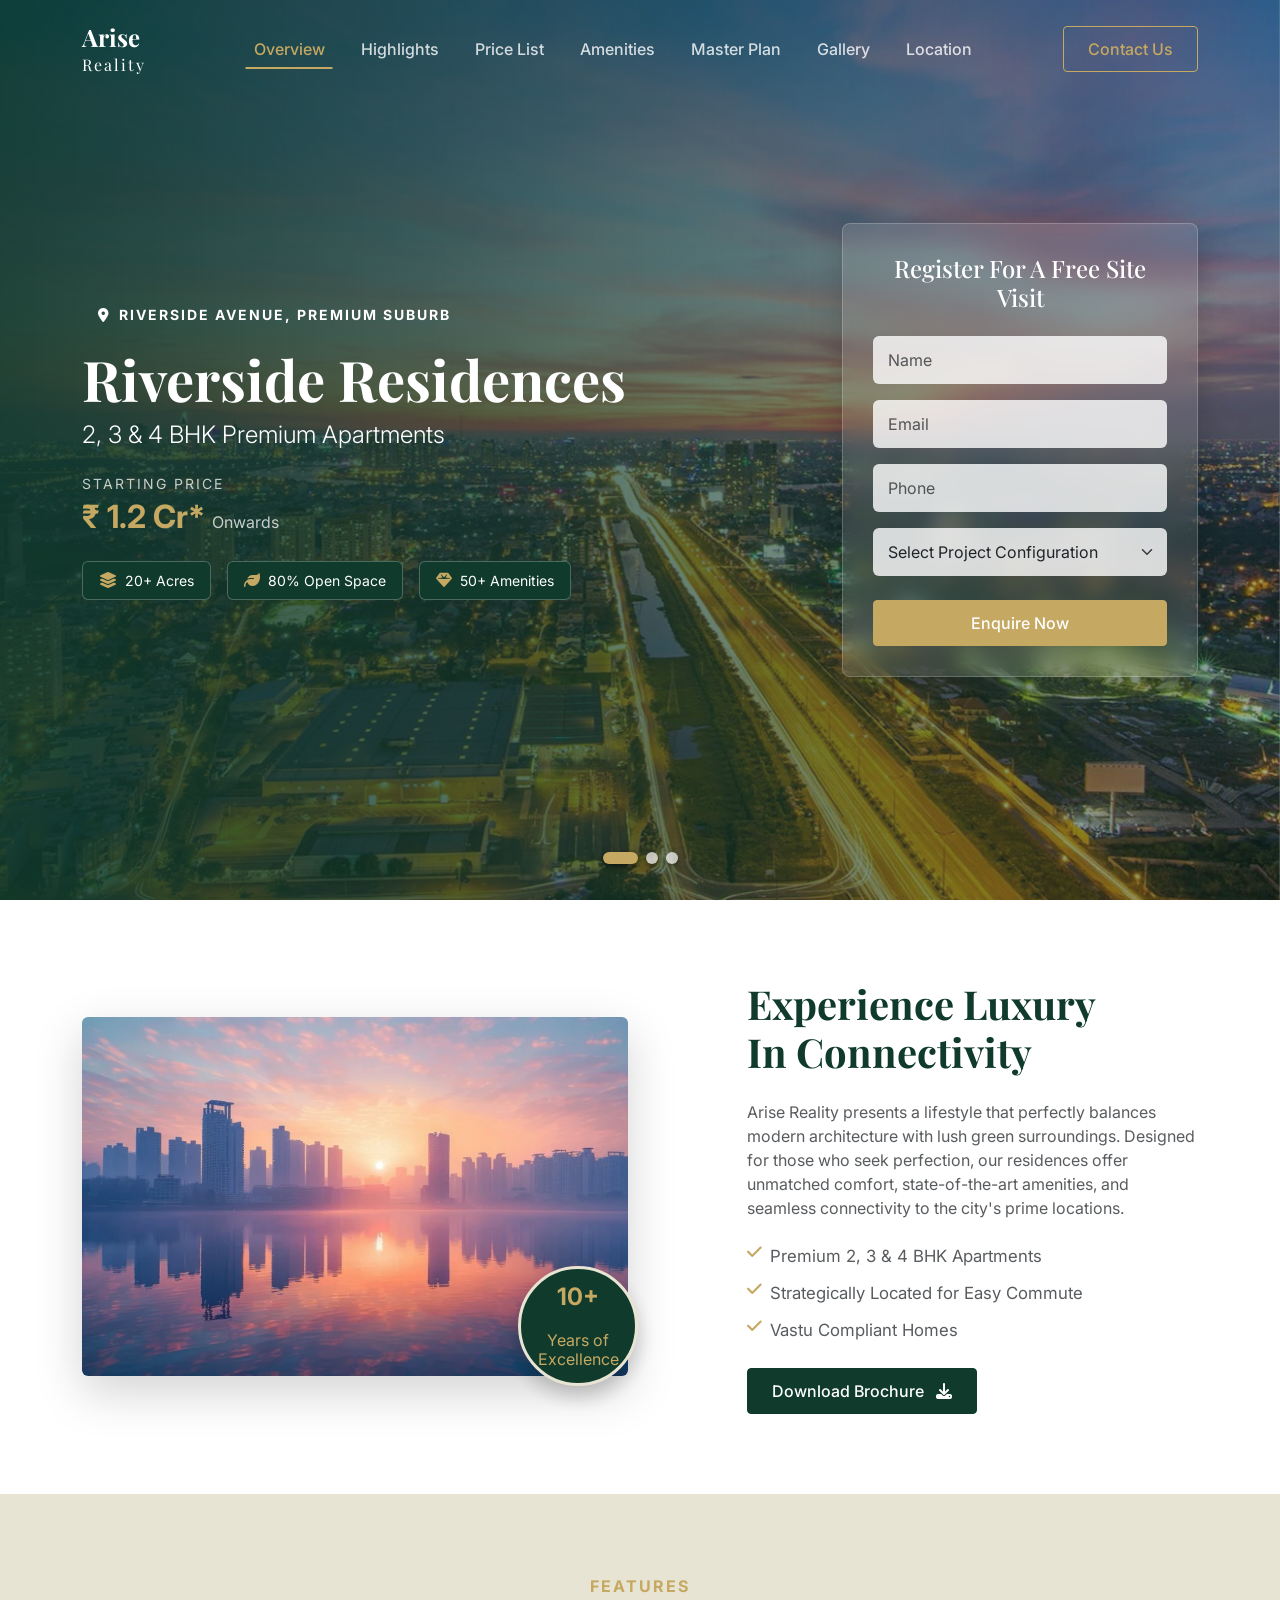
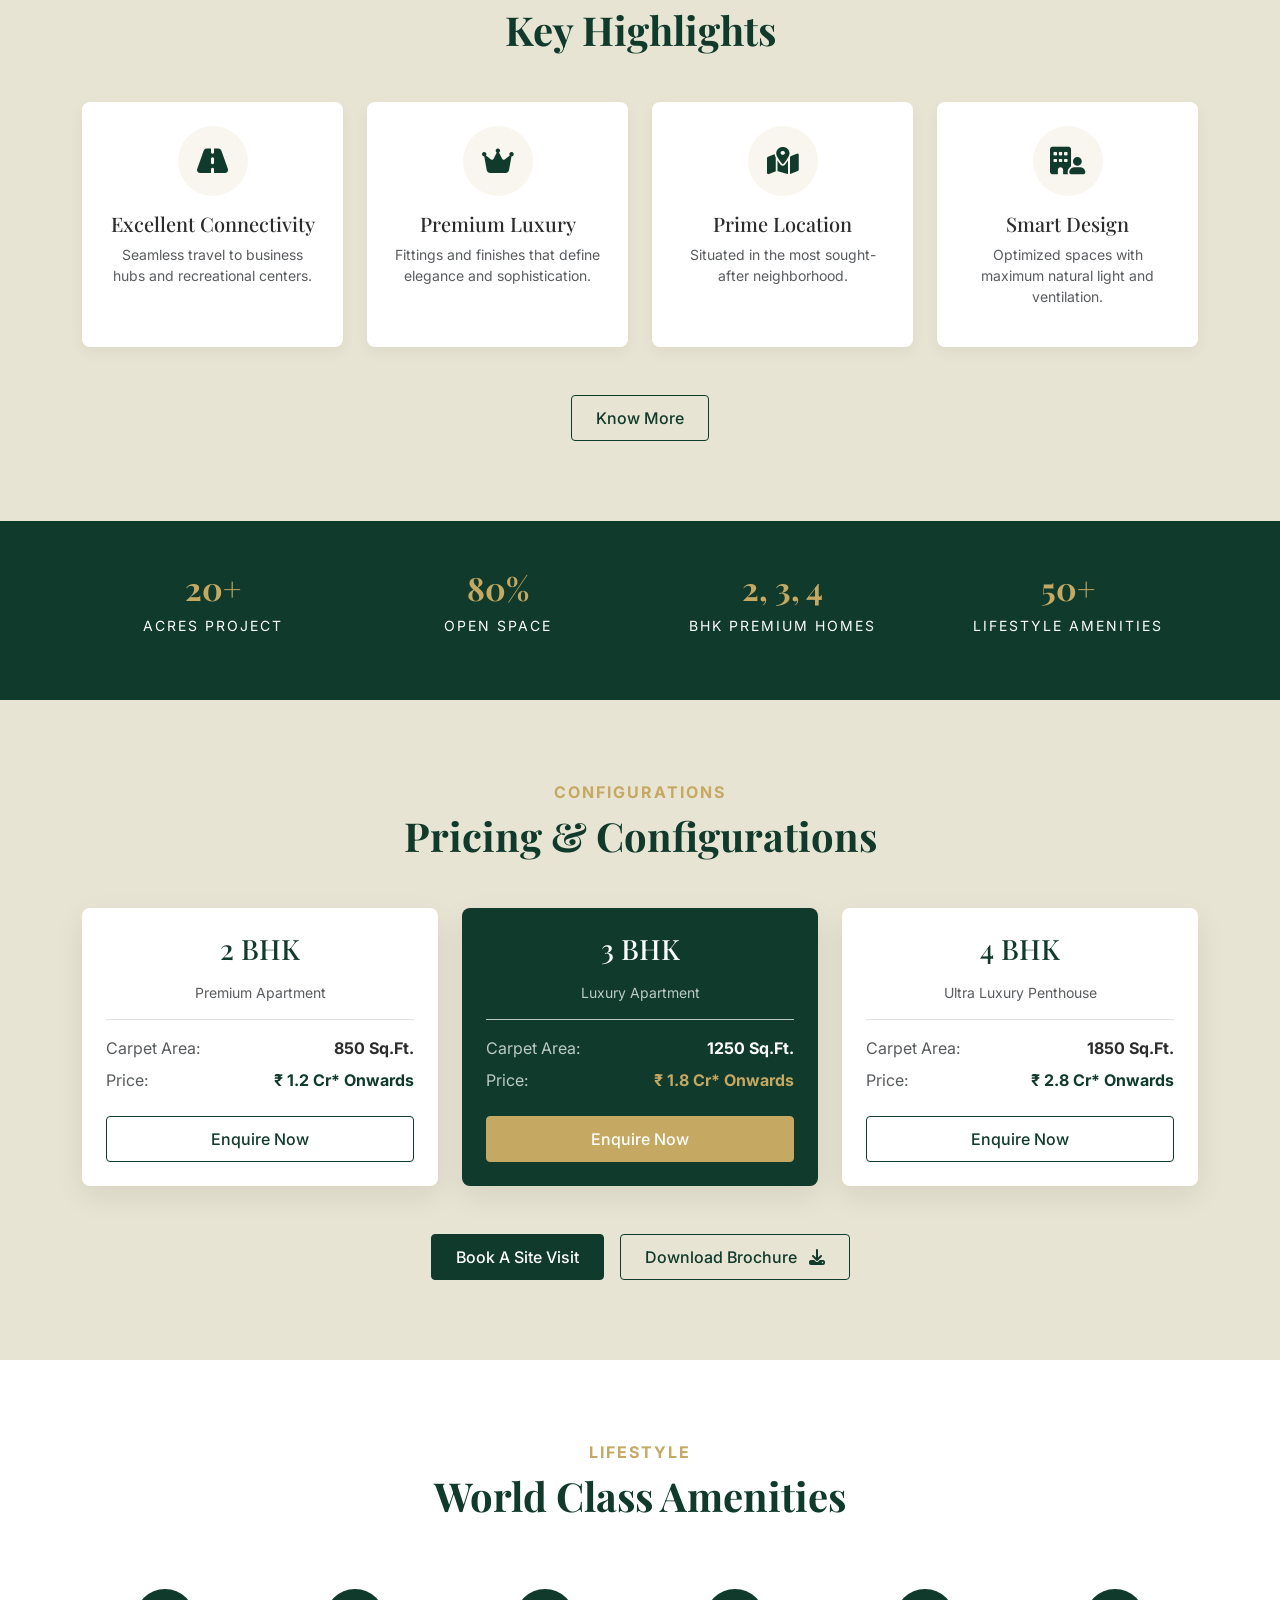
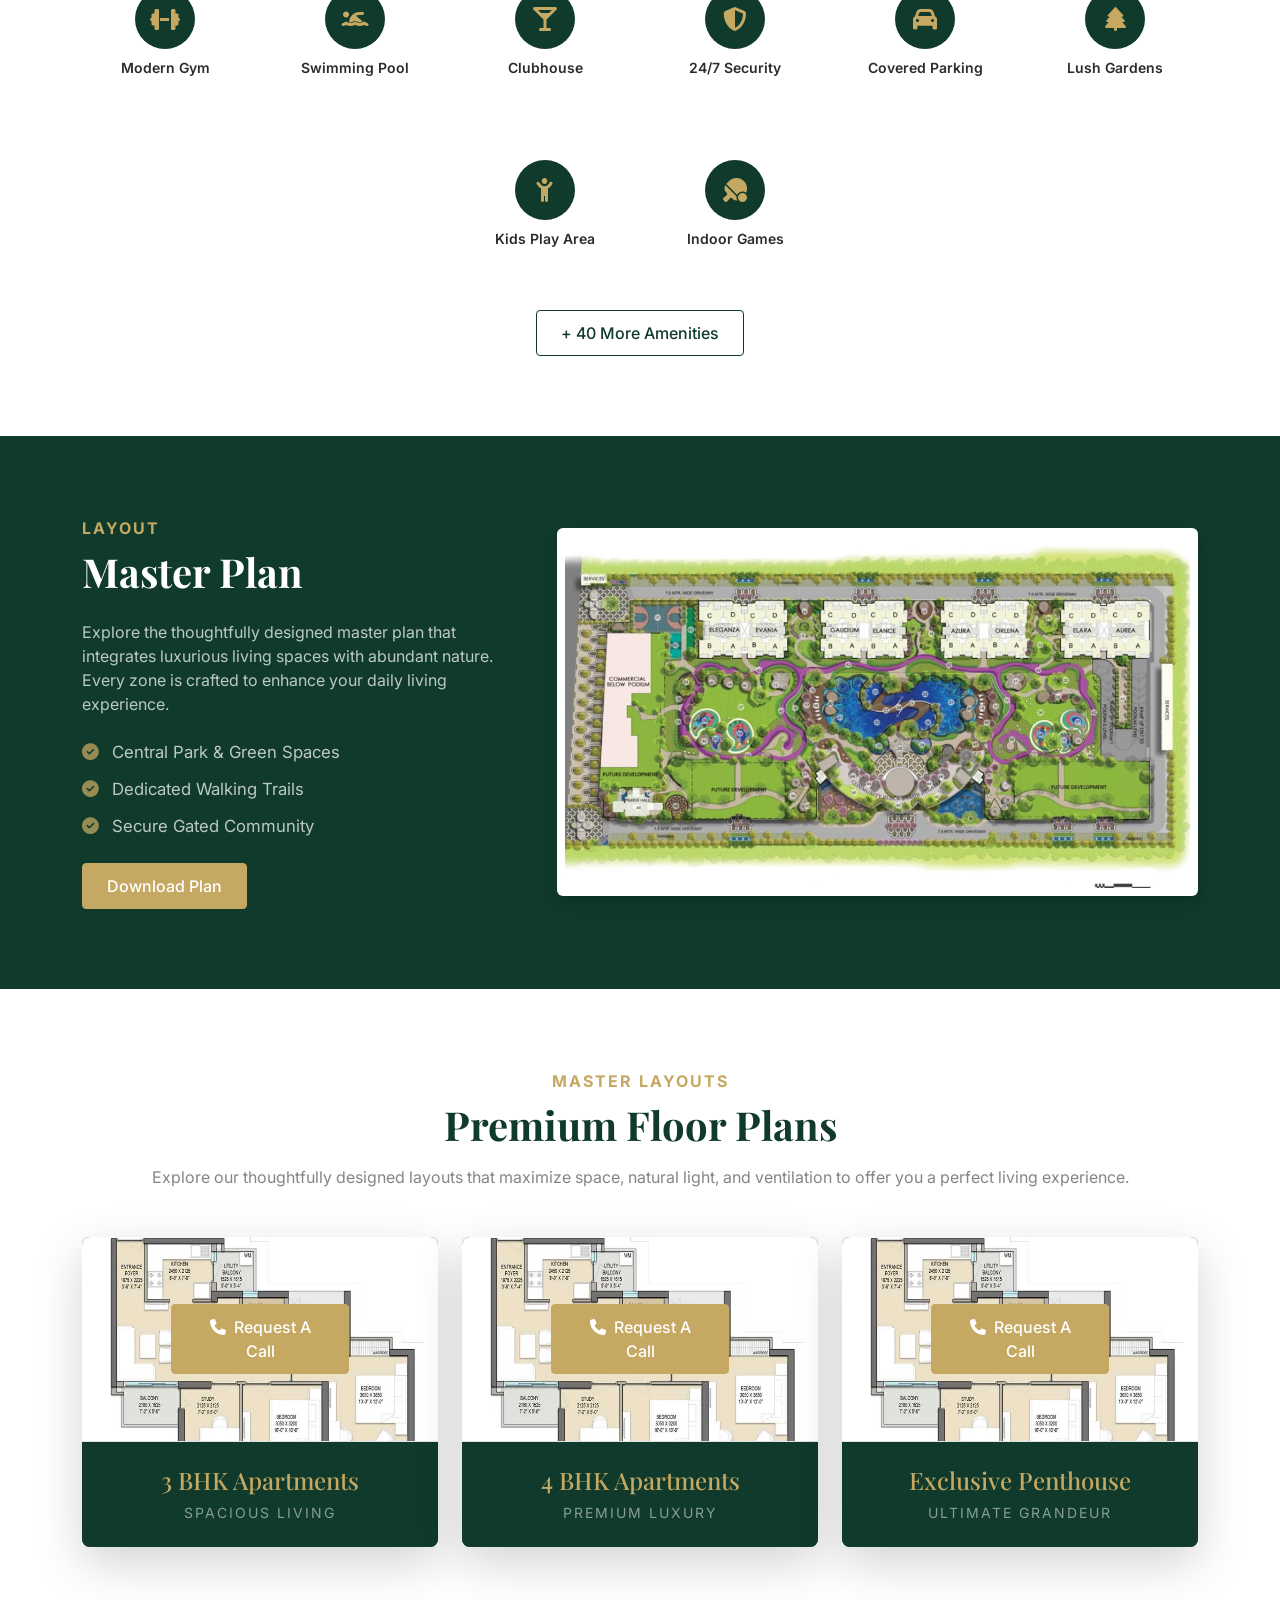
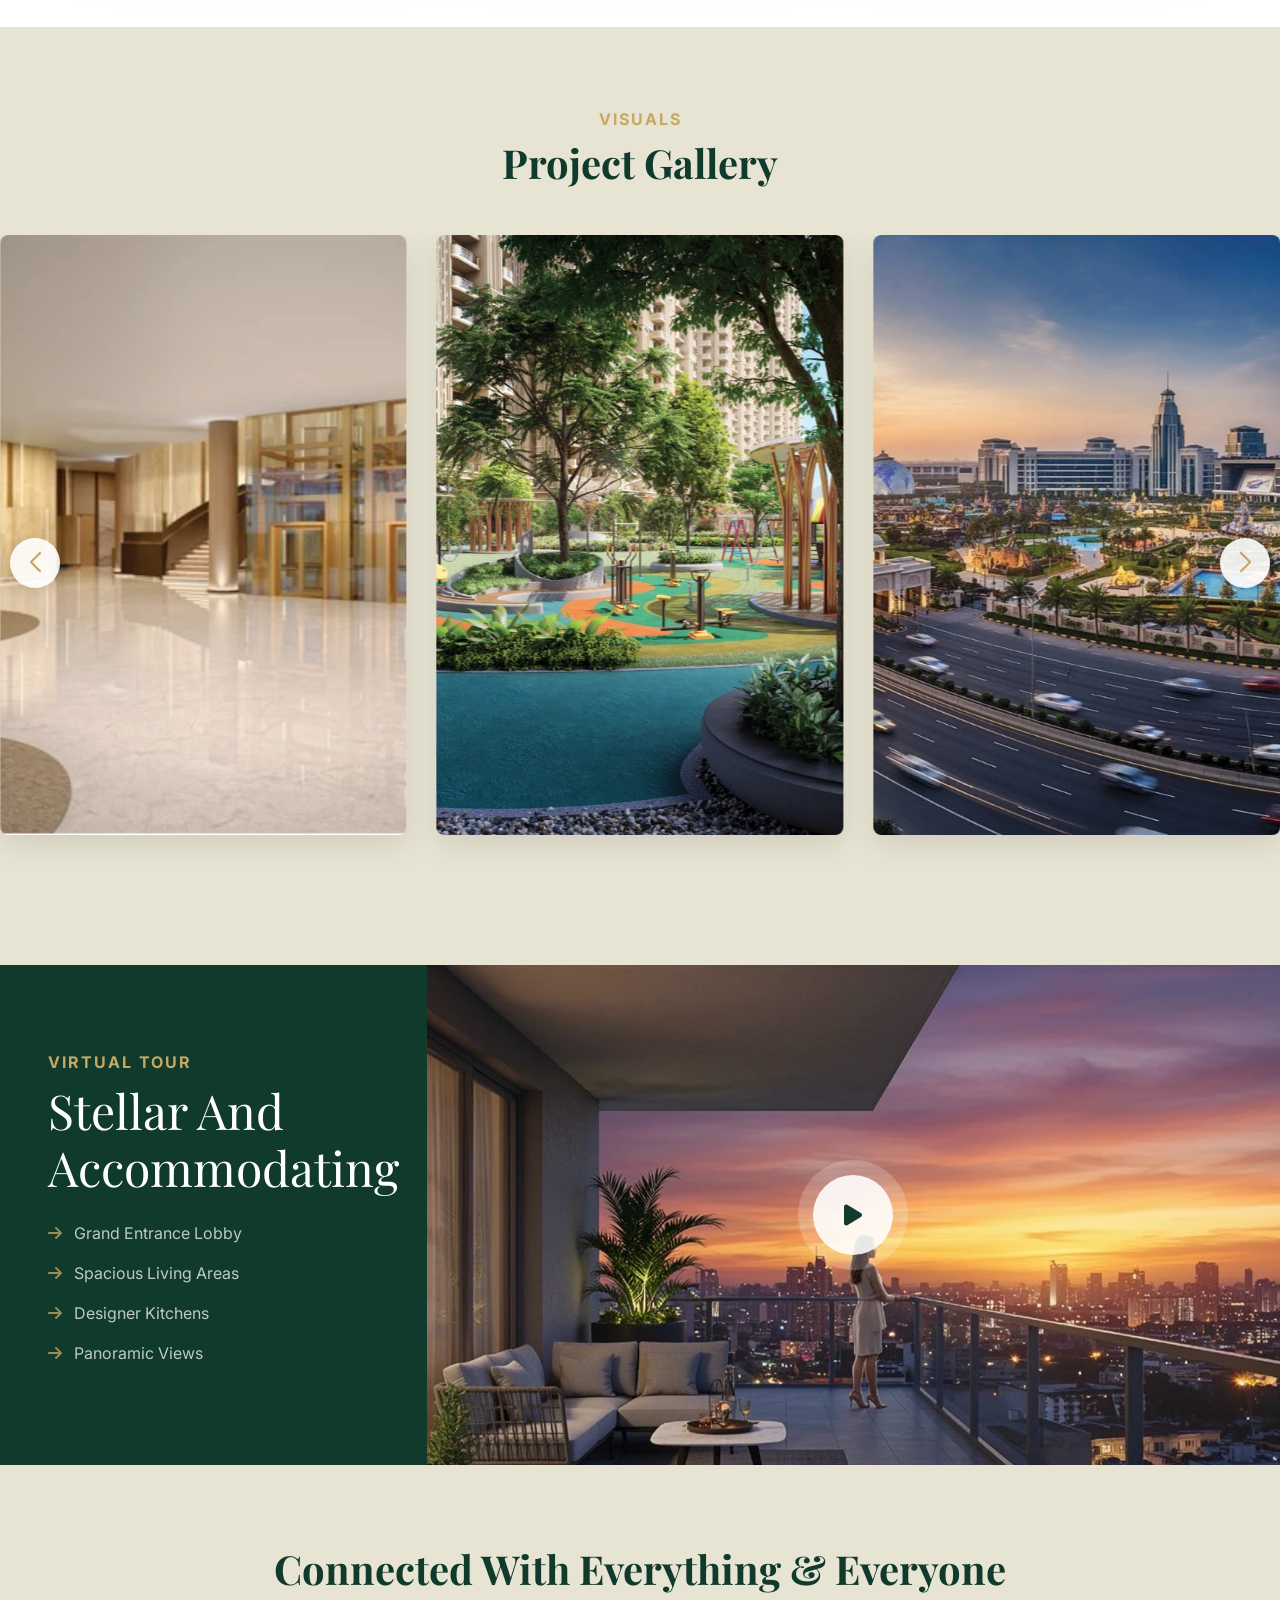
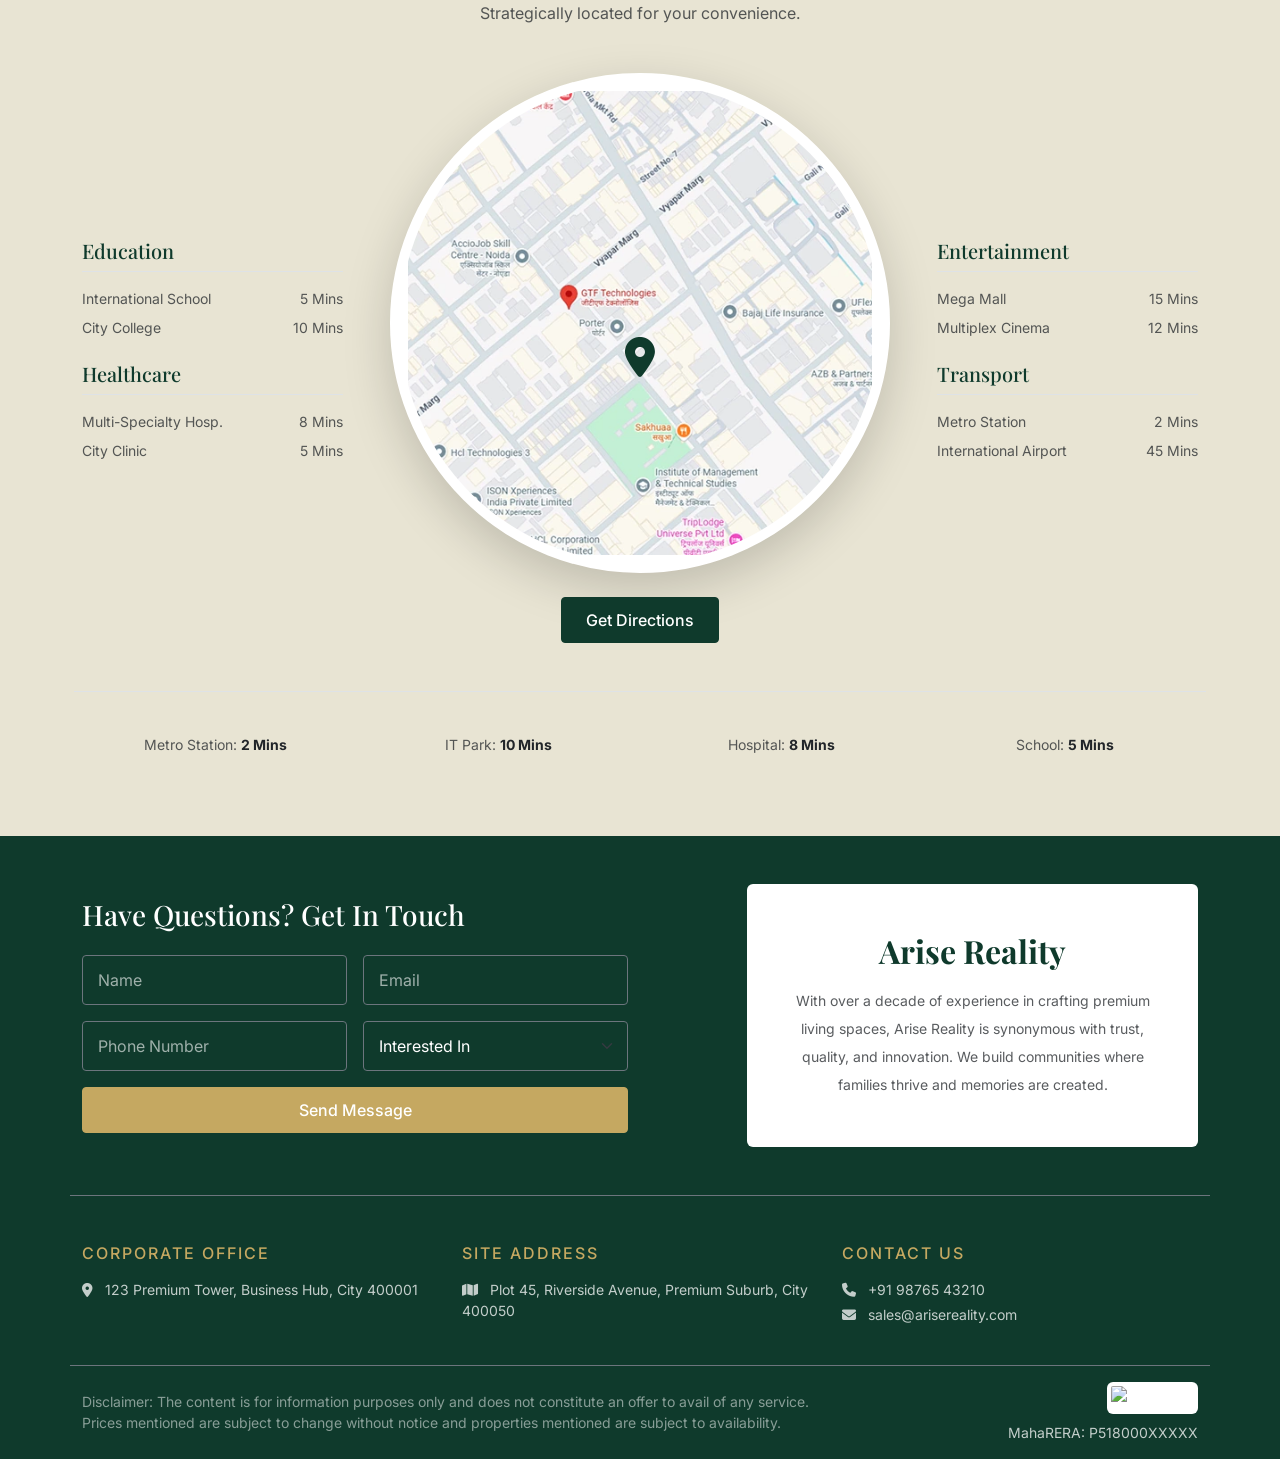
==== index.html @ 7864a12e "First Commit" ====
<!DOCTYPE html>
<html lang="en">
<head>
    <meta charset="UTF-8">
    <meta name="viewport" content="width=device-width, initial-scale=1.0">
    <title>Premium Residences - Luxury Redefined</title>
    
    <!-- Google Fonts -->
    <link rel="preconnect" href="https://fonts.googleapis.com">
    <link rel="preconnect" href="https://fonts.gstatic.com" crossorigin>
    <link href="https://fonts.googleapis.com/css2?family=Inter:wght@300;400;500;600&family=Playfair+Display:ital,wght@0,400;0,600;0,700;1,400&display=swap" rel="stylesheet">
    
    <!-- Bootstrap CSS -->
    <link href="https://cdn.jsdelivr.net/npm/bootstrap@5.3.2/dist/css/bootstrap.min.css" rel="stylesheet">
    
    <!-- FontAwesome -->
    <link rel="stylesheet" href="https://cdnjs.cloudflare.com/ajax/libs/font-awesome/6.4.2/css/all.min.css">

    <!-- AOS Animation Library -->
    <link href="https://unpkg.com/aos@2.3.1/dist/aos.css" rel="stylesheet">

    <!-- Swiper CSS -->
    <link rel="stylesheet" href="https://cdn.jsdelivr.net/npm/swiper@11/swiper-bundle.min.css" />

    <!-- Custom CSS -->
    <link rel="stylesheet" href="css/style.css">
</head>
<body data-bs-spy="scroll" data-bs-target="#navbar" data-bs-root-margin="0px 0px -40%" data-bs-smooth-scroll="true" tabindex="0">

    <!-- Navbar -->
    <nav id="navbar" class="navbar navbar-expand-lg fixed-top premium-nav">
        <div class="container">
            <a class="navbar-brand logo-text" href="#">Arise<br><span>Reality</span></a>
            <button class="navbar-toggler" type="button" data-bs-toggle="collapse" data-bs-target="#navbarNav" aria-controls="navbarNav" aria-expanded="false" aria-label="Toggle navigation">
                <i class="fa-solid fa-bars"></i>
            </button>
            <div class="collapse navbar-collapse" id="navbarNav">
                <ul class="navbar-nav mx-auto">
                    <!-- <li class="nav-item"><a class="nav-link" href="#hero">Home</a></li> -->
                    <li class="nav-item"><a class="nav-link" href="#about">Overview</a></li>
                    <li class="nav-item"><a class="nav-link" href="#highlights">Highlights</a></li>
                    <li class="nav-item"><a class="nav-link" href="#price-list">Price List</a></li>
                    <li class="nav-item"><a class="nav-link" href="#amenities">Amenities</a></li>
                    <li class="nav-item"><a class="nav-link" href="#master-plan">Master Plan</a></li> 
                    <li class="nav-item"><a class="nav-link" href="#gallery">Gallery</a></li>
                    <!-- <li class="nav-item"><a class="nav-link" href="#virtual-tour">Virtual Tour</a></li> -->
                    <li class="nav-item"><a class="nav-link" href="#location">Location</a></li>
                </ul>
                <div class="nav-action">
                    <button class="btn btn-outline-gold" data-bs-toggle="modal" data-bs-target="#enquireModal">Contact Us</button>
                </div>
            </div>
        </div>
    </nav>

    <!-- Hero Section -->
    <section id="hero" class="hero-section d-flex align-items-center">
        <!-- Hero Background Slider -->
        <div class="swiper hero-bg-slider">
            <div class="swiper-wrapper">
                <div class="swiper-slide">
                    <img src="img/banner/banner1.webp" class="d-none d-md-block" alt="Hero Image 1">
                    <img src="img/banner/banner1-sm.webp" class="d-block d-md-none" alt="Hero Image 1">
                </div>
                <div class="swiper-slide">
                    <img src="img/banner/banner2.webp" class="d-none d-md-block" alt="Hero Image 1">
                    <img src="img/banner/banner2-sm.webp" class="d-block d-md-none" alt="Hero Image 1">
                </div>
                <div class="swiper-slide">
                    <img src="img/banner/banner3.webp" class="d-none d-md-block" alt="Hero Image 1">
                    <img src="img/banner/banner3-sm.webp" class="d-block d-md-none" alt="Hero Image 1">
                </div>

            </div>
        </div>
        <div class="hero-overlay"></div>
        <div class="container position-relative z-index-1">
            <div class="row align-items-center">
                <div class="col-lg-7 text-white" data-aos="fade-up" data-aos-duration="1000">
                    <div class="mb-3 d-inline-block px-3 py-1 rounded-pill bg-gold text-white fw-bold small text-uppercase tracking-wider">
                        <i class="fa-solid fa-location-dot me-2"></i>Riverside Avenue, Premium Suburb
                    </div>
                    <h1 class="display-4 fw-bold serif-font mb-2 banner_projectname">Riverside Residences</h1>
                    <h3 class="h4 fw-light mb-4 banner_typology">2, 3 & 4 BHK Premium Apartments</h3>
                    
                    <div class="price-tag mb-4">
                        <p class="mb-1 text-white opacity-75 small text-uppercase tracking-wider">Starting Price</p>
                        <h2 class="text-gold fw-bold mb-0">₹ 1.2 Cr* <span class="fs-6 fw-normal text-white opacity-75">Onwards</span></h2>
                    </div>

                    <div class="d-flex flex-wrap gap-3 mt-4">
                        <div class="w-100 banner_keyHighlights  bg-dark-green bg-opacity-75 px-3 py-2 rounded border border-light border-opacity-25 d-flex align-items-center">
                            <i class="fa-solid fa-layer-group text-gold me-2"></i> <span class="small">20+ Acres</span>
                        </div>
                        <div class="w-100 banner_keyHighlights  bg-dark-green bg-opacity-75 px-3 py-2 rounded border border-light border-opacity-25 d-flex align-items-center">
                            <i class="fa-solid fa-leaf text-gold me-2"></i> <span class="small">80% Open Space</span>
                        </div>
                        <div class="w-100 banner_keyHighlights  bg-dark-green bg-opacity-75 px-3 py-2 rounded border border-light border-opacity-25 d-flex align-items-center">
                            <i class="fa-solid fa-gem text-gold me-2"></i> <span class="small">50+ Amenities</span>
                        </div>
                    </div>
                </div>
                <div class="col-lg-4 offset-lg-1" data-aos="fade-left" data-aos-duration="1000" data-aos-delay="200">
                    <div class="hero-form-card glassmorphism">
                        <h4 class="text-center serif-font mb-4">Register For A Free Site Visit</h4>
                        <form id="heroForm">
                            <div class="mb-3">
                                <input type="text" class="form-control" placeholder="Name" required>
                            </div>
                            <div class="mb-3">
                                <input type="email" class="form-control" placeholder="Email" required>
                            </div>
                            <div class="mb-3">
                                <input type="tel" class="form-control" placeholder="Phone" required>
                            </div>
                            <div class="mb-4">
                                <select class="form-select">
                                    <option selected>Select Project Configuration</option>
                                    <option value="2bhk">2 BHK</option>
                                    <option value="3bhk">3 BHK</option>
                                    <option value="4bhk">4 BHK</option>
                                </select>
                            </div>
                            <button type="submit" class="btn btn-gold w-100">Enquire Now</button>
                        </form>
                    </div>
                </div>
            </div>
        </div>
        <div class="swiper-pagination hero-pagination"></div>
    </section>

    <!-- About Section -->
    <section id="about" class="section-padding ">
        <div class="container">
            <div class="row align-items-center">
                <div class="col-lg-6 mb-4 mb-lg-0" data-aos="fade-right"> 
                    <div class="image-wrapper position-relative">
                        <img src="img/overview.webp" alt="Building Sketch" class="img-fluid rounded shadow-lg">
                        <div class="floating-badge">
                            <span class="fs-4 fw-bold">10+</span><br>Years of Excellence
                        </div>
                    </div>
                </div>
                <div class="col-lg-5 offset-lg-1" data-aos="fade-left">
                    <h2 class="serif-font section-title mb-4">Experience Luxury <br>In Connectivity</h2>
                    <p class="text-muted mb-4">Arise Reality presents a lifestyle that perfectly balances modern architecture with lush green surroundings. Designed for those who seek perfection, our residences offer unmatched comfort, state-of-the-art amenities, and seamless connectivity to the city's prime locations.</p>
                    <ul class="list-unstyled custom-list mb-4 text-muted">
                        <li class="d-flex"><i class="fa-solid fa-check text-gold me-2"></i> Premium 2, 3 & 4 BHK Apartments</li>
                        <li class="d-flex"><i class="fa-solid fa-check text-gold me-2"></i> Strategically Located for Easy Commute</li>
                        <li class="d-flex"><i class="fa-solid fa-check text-gold me-2"></i> Vastu Compliant Homes</li>
                    </ul>
                    <button class="btn btn-dark-green" data-bs-toggle="modal" data-bs-target="#enquireModal">Download Brochure <i class="fa-solid fa-download ms-2"></i></button>
                </div>
            </div>
        </div>
    </section>

    

    <!-- Key Highlights -->
    <section id="highlights" class="section-padding bg-beige">
        <div class="container">
            <div class="text-center mb-5" data-aos="fade-up">
                <span class="text-gold text-uppercase tracking-wider fw-bold">Features</span>
                <h2 class="serif-font section-title mt-2">Key Highlights</h2>
            </div>
            <div class="row g-4">
                <div class="col-lg-3 col-md-6" data-aos="fade-up" data-aos-delay="100">
                    <div class="highlight-card text-center p-4">
                        <div class="icon-box mx-auto mb-3">
                            <i class="fa-solid fa-road text-dark-green fs-3"></i>
                        </div>
                        <h5 class="serif-font">Excellent Connectivity</h5>
                        <p class="text-muted small">Seamless travel to business hubs and recreational centers.</p>
                    </div>
                </div>
                <div class="col-lg-3 col-md-6" data-aos="fade-up" data-aos-delay="200">
                    <div class="highlight-card text-center p-4">
                        <div class="icon-box mx-auto mb-3">
                            <i class="fa-solid fa-crown text-dark-green fs-3"></i>
                        </div>
                        <h5 class="serif-font">Premium Luxury</h5>
                        <p class="text-muted small">Fittings and finishes that define elegance and sophistication.</p>
                    </div>
                </div>
                <div class="col-lg-3 col-md-6" data-aos="fade-up" data-aos-delay="300">
                    <div class="highlight-card text-center p-4">
                        <div class="icon-box mx-auto mb-3">
                            <i class="fa-solid fa-map-location-dot text-dark-green fs-3"></i>
                        </div>
                        <h5 class="serif-font">Prime Location</h5>
                        <p class="text-muted small">Situated in the most sought-after neighborhood.</p>
                    </div>
                </div>
                <div class="col-lg-3 col-md-6" data-aos="fade-up" data-aos-delay="400">
                    <div class="highlight-card text-center p-4">
                        <div class="icon-box mx-auto mb-3">
                            <i class="fa-solid fa-building-user text-dark-green fs-3"></i>
                        </div>
                        <h5 class="serif-font">Smart Design</h5>
                        <p class="text-muted small">Optimized spaces with maximum natural light and ventilation.</p>
                    </div>
                </div>
            </div>
            <div class="text-center mt-5">
                <button class="btn btn-outline-dark-green" data-bs-toggle="modal" data-bs-target="#enquireModal">Know More</button>
            </div>
        </div>
    </section>

    <!-- Stats Banner -->
    <section class="stats-section bg-dark-green text-white py-5">
        <div class="container">
            <div class="row text-center">
                <div class="col-md-3 col-6 mb-4 mb-md-0" data-aos="zoom-in" data-aos-delay="100">
                    <h2 class="serif-font text-gold fw-bold">20+</h2>
                    <p class="text-uppercase tracking-wider small">Acres Project</p>
                </div>
                <div class="col-md-3 col-6 mb-4 mb-md-0" data-aos="zoom-in" data-aos-delay="200">
                    <h2 class="serif-font text-gold fw-bold">80%</h2>
                    <p class="text-uppercase tracking-wider small">Open Space</p>
                </div>
                <div class="col-md-3 col-6" data-aos="zoom-in" data-aos-delay="300">
                    <h2 class="serif-font text-gold fw-bold">2, 3, 4</h2>
                    <p class="text-uppercase tracking-wider small">BHK Premium Homes</p>
                </div>
                <div class="col-md-3 col-6" data-aos="zoom-in" data-aos-delay="400">
                    <h2 class="serif-font text-gold fw-bold">50+</h2>
                    <p class="text-uppercase tracking-wider small">Lifestyle Amenities</p>
                </div>
            </div>
        </div>
    </section>

    <!--Pricing -->
    <section id="price-list" class="section-padding bg-beige">
        <div class="container">
            <div class="text-center mb-5" data-aos="fade-up">
                <span class="text-gold text-uppercase tracking-wider fw-bold">Configurations</span>
                <h2 class="serif-font section-title mt-2">Pricing & Configurations</h2>
            </div>
            <div class="row justify-content-center g-4">
                <!-- 2 BHK -->
                <div class="col-lg-4 col-md-6" data-aos="fade-up" data-aos-delay="100">
                    <div class="pricing-card p-4 text-center">
                        <h3 class="serif-font text-dark-green mb-3">2 BHK</h3>
                        <p class="text-muted small border-bottom pb-3 mb-3">Premium Apartment</p>
                        <div class="d-flex justify-content-between mb-2">
                            <span class="text-muted">Carpet Area:</span>
                            <span class="fw-bold">850 Sq.Ft.</span>
                        </div>
                        <div class="d-flex justify-content-between mb-4">
                            <span class="text-muted">Price:</span>
                            <span class="fw-bold text-dark-green">₹ 1.2 Cr* Onwards</span>
                        </div>
                        <button class="btn btn-outline-dark-green w-100" data-bs-toggle="modal" data-bs-target="#enquireModal">Enquire Now</button>
                    </div>
                </div>
                <!-- 3 BHK -->
                <div class="col-lg-4 col-md-6" data-aos="fade-up" data-aos-delay="200">
                    <div class="pricing-card featured p-4 text-center bg-dark-green text-white position-relative">
                        <h3 class="serif-font text-white mb-3">3 BHK</h3>
                        <p class="text-light opacity-75 small border-bottom border-light pb-3 mb-3">Luxury Apartment</p>
                        <div class="d-flex justify-content-between mb-2">
                            <span class="text-light opacity-75">Carpet Area:</span>
                            <span class="fw-bold">1250 Sq.Ft.</span>
                        </div>
                        <div class="d-flex justify-content-between mb-4">
                            <span class="text-light opacity-75">Price:</span>
                            <span class="fw-bold text-gold">₹ 1.8 Cr* Onwards</span>
                        </div>
                        <button class="btn btn-gold w-100" data-bs-toggle="modal" data-bs-target="#enquireModal">Enquire Now</button>
                    </div>
                </div>
                <!-- 4 BHK -->
                <div class="col-lg-4 col-md-6" data-aos="fade-up" data-aos-delay="300">
                    <div class="pricing-card p-4 text-center">
                        <h3 class="serif-font text-dark-green mb-3">4 BHK</h3>
                        <p class="text-muted small border-bottom pb-3 mb-3">Ultra Luxury Penthouse</p>
                        <div class="d-flex justify-content-between mb-2">
                            <span class="text-muted">Carpet Area:</span>
                            <span class="fw-bold">1850 Sq.Ft.</span>
                        </div>
                        <div class="d-flex justify-content-between mb-4">
                            <span class="text-muted">Price:</span>
                            <span class="fw-bold text-dark-green">₹ 2.8 Cr* Onwards</span>
                        </div>
                        <button class="btn btn-outline-dark-green w-100" data-bs-toggle="modal" data-bs-target="#enquireModal">Enquire Now</button>
                    </div>
                </div>
            </div>
            <div class="text-center mt-5 d-flex gap-3 justify-content-center flex-wrap">
                <button class="btn btn-dark-green" data-bs-toggle="modal" data-bs-target="#enquireModal">Book A Site Visit</button>
                <button class="btn btn-outline-dark-green" data-bs-toggle="modal" data-bs-target="#enquireModal">Download Brochure <i class="fa-solid fa-download ms-2"></i></button>
            </div>
        </div>
    </section>

    <!-- Amenities -->
    <section class="section-padding bg-white" id="amenities">
        <div class="container">
            <div class="text-center mb-5" data-aos="fade-up">
                <span class="text-gold text-uppercase tracking-wider fw-bold">Lifestyle</span>
                <h2 class="serif-font section-title mt-2">World Class Amenities</h2>
            </div>
            <div class="row g-4 justify-content-center text-center">
                <div class="col-lg-2 col-md-4 col-6" data-aos="zoom-in" data-aos-delay="100">
                    <div class="amenity-item">
                        <div class="amenity-icon"><i class="fa-solid fa-dumbbell"></i></div>
                        <p class="mt-2 small fw-semibold">Modern Gym</p>
                    </div>
                </div>
                <div class="col-lg-2 col-md-4 col-6" data-aos="zoom-in" data-aos-delay="150">
                    <div class="amenity-item">
                        <div class="amenity-icon"><i class="fa-solid fa-person-swimming"></i></div>
                        <p class="mt-2 small fw-semibold">Swimming Pool</p>
                    </div>
                </div>
                <div class="col-lg-2 col-md-4 col-6" data-aos="zoom-in" data-aos-delay="200">
                    <div class="amenity-item">
                        <div class="amenity-icon"><i class="fa-solid fa-martini-glass"></i></div>
                        <p class="mt-2 small fw-semibold">Clubhouse</p>
                    </div>
                </div>
                <div class="col-lg-2 col-md-4 col-6" data-aos="zoom-in" data-aos-delay="250">
                    <div class="amenity-item">
                        <div class="amenity-icon"><i class="fa-solid fa-shield-halved"></i></div>
                        <p class="mt-2 small fw-semibold">24/7 Security</p>
                    </div>
                </div>
                <div class="col-lg-2 col-md-4 col-6" data-aos="zoom-in" data-aos-delay="300">
                    <div class="amenity-item">
                        <div class="amenity-icon"><i class="fa-solid fa-car"></i></div>
                        <p class="mt-2 small fw-semibold">Covered Parking</p>
                    </div>
                </div>
                <div class="col-lg-2 col-md-4 col-6" data-aos="zoom-in" data-aos-delay="350">
                    <div class="amenity-item">
                        <div class="amenity-icon"><i class="fa-solid fa-tree"></i></div>
                        <p class="mt-2 small fw-semibold">Lush Gardens</p>
                    </div>
                </div>
                <div class="col-lg-2 col-md-4 col-6" data-aos="zoom-in" data-aos-delay="400">
                    <div class="amenity-item">
                        <div class="amenity-icon"><i class="fa-solid fa-child-reaching"></i></div>
                        <p class="mt-2 small fw-semibold">Kids Play Area</p>
                    </div>
                </div>
                <div class="col-lg-2 col-md-4 col-6" data-aos="zoom-in" data-aos-delay="450">
                    <div class="amenity-item">
                        <div class="amenity-icon"><i class="fa-solid fa-table-tennis-paddle-ball"></i></div>
                        <p class="mt-2 small fw-semibold">Indoor Games</p>
                    </div>
                </div>
            </div>
            <div class="text-center mt-4">
                <button class="btn btn-outline-dark-green" data-bs-toggle="modal" data-bs-target="#enquireModal">+ 40 More Amenities</button>
            </div>
        </div>
    </section>

    <!-- Master Plan -->
    <section class="section-padding bg-dark-green text-white" id="master-plan">
        <div class="container">
            <div class="row align-items-center">
                <div class="col-lg-5 mb-5 mb-lg-0" data-aos="fade-right">
                    <span class="text-gold text-uppercase tracking-wider fw-bold">Layout</span>
                    <h2 class="serif-font section-title text-white mt-2 mb-4">Master Plan</h2>
                    <p class="text-light opacity-75 mb-4">Explore the thoughtfully designed master plan that integrates luxurious living spaces with abundant nature. Every zone is crafted to enhance your daily living experience.</p>
                    <ul class="list-unstyled custom-list text-light opacity-75 mb-4">
                        <li><i class="fa-solid fa-circle-check text-gold me-2"></i> Central Park & Green Spaces</li>
                        <li><i class="fa-solid fa-circle-check text-gold me-2"></i> Dedicated Walking Trails</li>
                        <li><i class="fa-solid fa-circle-check text-gold me-2"></i> Secure Gated Community</li>
                    </ul>
                    <button class="btn btn-gold" data-bs-toggle="modal" data-bs-target="#enquireModal">Download Plan</button>
                </div>
                <div class="col-lg-7" data-aos="fade-left">
                    <div class="master-plan-img p-2 bg-white rounded shadow">
                        <img src="img/master-plan.webp" alt="Master Plan" class="img-fluid rounded">
                    </div>
                </div>
            </div>
        </div>
    </section>

    <!-- Premium Floor Plan Section -->
    <section class="section-padding bg-white" id="floor-plans">
        <div class="container">
            <div class="text-center mb-5" data-aos="fade-up">
                <span class="text-gold text-uppercase tracking-wider fw-bold">Master Layouts</span>
                <h2 class="serif-font section-title mt-2">Premium Floor Plans</h2>
                <p class="text-muted mt-3 max-w-700 mx-auto opacity-75">Explore our thoughtfully designed layouts that maximize space, natural light, and ventilation to offer you a perfect living experience.</p>
            </div>
            <div class="row g-4 justify-content-center">
                <!-- 3 BHK Plan -->
                <div class="col-lg-4 col-md-6" data-aos="fade-up">
                    <div class="pricing-card overflow-hidden bg-dark-green text-center h-100 position-relative border-0 shadow-lg">
                        <div class="position-relative">
                            <img src="img/floor-plan-sm.webp" alt="3 BHK Floor Plan" class="img-fluid w-100" >
                            <div class="position-absolute top-50 start-50 translate-middle">
                                <button class="btn btn-gold px-4" data-bs-toggle="modal" data-bs-target="#enquireModal"><i class="fa-solid fa-phone me-2"></i>Request A Call</button>
                            </div>
                        </div>
                        <div class="p-4 bg-dark-green text-white border-top border-gold border-opacity-25">
                            <h4 class="serif-font text-gold mb-0">3 BHK Apartments</h4>
                            <p class="small text-white-50 mt-2 mb-0 text-uppercase tracking-wider">Spacious Living</p>
                        </div>
                    </div>
                </div>
                <!-- 4 BHK Plan -->
                <div class="col-lg-4 col-md-6 " data-aos="fade-up" data-aos-delay="100"> 
                    <div class="pricing-card featured overflow-hidden bg-dark-green text-center h-100 position-relative shadow-lg" >
                        
                        <div class="position-relative overflow-hidden">
                            <img src="img/floor-plan-sm.webp" alt="4 BHK Floor Plan" class="img-fluid w-100 ">
                            <div class="position-absolute top-50 start-50 translate-middle">
                                <button class="btn btn-gold px-4" data-bs-toggle="modal" data-bs-target="#enquireModal"><i class="fa-solid fa-phone me-2"></i>Request A Call</button>
                            </div>
                        </div>
                        <div class="p-4 bg-dark-green text-white border-top border-gold border-opacity-25">
                            <h4 class="serif-font text-gold mb-0">4 BHK Apartments</h4>
                            <p class="small text-white-50 mt-2 mb-0 text-uppercase tracking-wider">Premium Luxury</p>
                        </div>
                    </div>
                </div>
                <!-- Penthouse Plan -->
                <div class="col-lg-4 col-md-6" data-aos="fade-up" data-aos-delay="200">
                    <div class="pricing-card overflow-hidden bg-dark-green text-center h-100 position-relative border-0 shadow-lg">
                        <div class="position-relative">
                            <img src="img/floor-plan-sm.webp" alt="Penthouse Floor Plan" class="img-fluid w-100">
                            <div class="position-absolute top-50 start-50 translate-middle">
                                <button class="btn btn-gold px-4" data-bs-toggle="modal" data-bs-target="#enquireModal"><i class="fa-solid fa-phone me-2"></i>Request A Call</button>
                            </div>
                        </div>
                        <div class="p-4 bg-dark-green text-white border-top border-gold border-opacity-25">
                            <h4 class="serif-font text-gold mb-0">Exclusive Penthouse</h4>
                            <p class="small text-white-50 mt-2 mb-0 text-uppercase tracking-wider">Ultimate Grandeur</p>
                        </div>
                    </div>
                </div>
            </div>
        </div>
    </section>

    <!-- Gallery Section (Slider) -->
    <section id="gallery" class="section-padding bg-beige">
        <div class="container-fluid px-0">
            <div class="text-center mb-5" data-aos="fade-up">
                <span class="text-gold text-uppercase tracking-wider fw-bold">Visuals</span>
                <h2 class="serif-font section-title mt-2">Project Gallery</h2>
            </div>
            <div class="swiper gallery-slider" data-aos="fade-up" data-aos-delay="200">
                <div class="swiper-wrapper">
                    <!-- Slide 1 -->
                    <div class="swiper-slide">
                        <img src="img/gallery/gal1.webp" alt="Gallery Image 1" class="img-fluid">
                    </div>
                    <!-- Slide 2 -->
                    <div class="swiper-slide">
                        <img src="img/gallery/gal2.webp" alt="Gallery Image 2" class="img-fluid">
                    </div>
                    <!-- Slide 3 -->
                    <div class="swiper-slide">
                        <img src="img/gallery/gal3.webp" alt="Gallery Image 3" class="img-fluid">
                    </div>
                    <!-- Slide 4 -->
                    <div class="swiper-slide">
                        <img src="img/gallery/gal4.webp" alt="Gallery Image 4" class="img-fluid">
                    </div>
                    <div class="swiper-slide">
                        <img src="img/gallery/gal5.webp" alt="Gallery Image 3" class="img-fluid">
                    </div>
                    <!-- Slide 4 -->
                    <div class="swiper-slide">
                        <img src="img/gallery/gal6.webp" alt="Gallery Image 4" class="img-fluid">
                    </div>
                </div>
                <!-- Add Pagination -->
                <!-- <div class="swiper-pagination"></div> -->
                <!-- Add Navigation -->
                <div class="swiper-button-next"></div>
                <div class="swiper-button-prev"></div>
            </div>
        </div>
    </section>

    <!-- Virtual Tour / Video Section -->
    <section id="virtual-tour" class="gallery-section position-relative">
        <div class="row g-0 align-items-center">
            <div class="col-lg-4 bg-dark-green text-white p-5 d-flex flex-column justify-content-center" style="min-height: 500px;" data-aos="fade-right">
                <span class="text-gold text-uppercase tracking-wider fw-bold">Virtual Tour</span>
                <h2 class="serif-font display-5 mt-2 mb-4">Stellar And<br>Accommodating</h2>
                <ul class="list-unstyled custom-list-large text-light opacity-75">
                    <li class="mb-3"><i class="fa-solid fa-arrow-right text-gold me-2"></i> Grand Entrance Lobby</li>
                    <li class="mb-3"><i class="fa-solid fa-arrow-right text-gold me-2"></i> Spacious Living Areas</li>
                    <li class="mb-3"><i class="fa-solid fa-arrow-right text-gold me-2"></i> Designer Kitchens</li>
                    <li><i class="fa-solid fa-arrow-right text-gold me-2"></i> Panoramic Views</li>
                </ul>
            </div>
            <div class="col-lg-8" data-aos="fade-left">
                <div class="gallery-image-wrapper position-relative">
                    <img src="img/virtual-tour.webp" alt="Lobby" class="img-fluid w-100" style="object-fit: cover; height: 500px;">
                    <div class="play-button-overlay">
                        <a data-bs-toggle="modal" data-bs-target="#enquireModal" class="play-btn"><i class="fa-solid fa-play"></i></a>
                    </div>
                </div>
            </div>
        </div>
    </section>

    <!-- Location Map -->
    <section id="location" class="section-padding bg-beige">
        <div class="container">
            <div class="text-center mb-5" data-aos="fade-up">
                <h2 class="serif-font section-title">Connected With Everything & Everyone</h2>
                <p class="text-muted mt-2">Strategically located for your convenience.</p>
            </div>
            <div class="row align-items-center">
                <div class="col-lg-3 order-2 order-lg-1" data-aos="fade-right">
                    <div class="location-list">
                        <h5 class="serif-font text-dark-green border-bottom pb-2 mb-3">Education</h5>
                        <ul class="list-unstyled small text-muted mb-4">
                            <li class="mb-2 d-flex justify-content-between"><span>International School</span> <span>5 Mins</span></li>
                            <li class="mb-2 d-flex justify-content-between"><span>City College</span> <span>10 Mins</span></li>
                        </ul>
                        <h5 class="serif-font text-dark-green border-bottom pb-2 mb-3">Healthcare</h5>
                        <ul class="list-unstyled small text-muted">
                            <li class="mb-2 d-flex justify-content-between"><span>Multi-Specialty Hosp.</span> <span>8 Mins</span></li>
                            <li class="mb-2 d-flex justify-content-between"><span>City Clinic</span> <span>5 Mins</span></li>
                        </ul>
                    </div>
                </div>
                <div class="col-lg-6 order-1 order-lg-2 mb-4 mb-lg-0" data-aos="zoom-in">
                    <div class="map-container p-2 bg-white rounded-circle shadow-lg text-center" style="width: 100%; aspect-ratio: 1; max-width: 500px; margin: 0 auto; overflow: hidden; border: 10px solid #fff;">
                        <img src="img/location.webp" alt="Map" class="img-fluid w-100 h-100" style="object-fit: cover;">
                        <div class="map-pin position-absolute top-50 start-50 translate-middle text-dark-green fs-1">
                            <i class="fa-solid fa-location-dot drop-shadow"></i>
                        </div>
                    </div>
                    <div class="text-center mt-4">
                        <button class="btn btn-dark-green" data-bs-toggle="modal" data-bs-target="#enquireModal">Get Directions</button>
                    </div>
                </div>
                <div class="col-lg-3 order-3 order-lg-3" data-aos="fade-left">
                    <div class="location-list">
                        <h5 class="serif-font text-dark-green border-bottom pb-2 mb-3">Entertainment</h5>
                        <ul class="list-unstyled small text-muted mb-4">
                            <li class="mb-2 d-flex justify-content-between"><span>Mega Mall</span> <span>15 Mins</span></li>
                            <li class="mb-2 d-flex justify-content-between"><span>Multiplex Cinema</span> <span>12 Mins</span></li>
                        </ul>
                        <h5 class="serif-font text-dark-green border-bottom pb-2 mb-3">Transport</h5>
                        <ul class="list-unstyled small text-muted">
                            <li class="mb-2 d-flex justify-content-between"><span>Metro Station</span> <span>2 Mins</span></li>
                            <li class="mb-2 d-flex justify-content-between"><span>International Airport</span> <span>45 Mins</span></li>
                        </ul>
                    </div>
                </div>
            </div>
            
            <div class="row mt-5 text-center g-3 border-top pt-4">
                <div class="col-md-3 col-6"><span class="text-muted small">Metro Station: <strong class="text-dark">2 Mins</strong></span></div>
                <div class="col-md-3 col-6"><span class="text-muted small">IT Park: <strong class="text-dark">10 Mins</strong></span></div>
                <div class="col-md-3 col-6"><span class="text-muted small">Hospital: <strong class="text-dark">8 Mins</strong></span></div>
                <div class="col-md-3 col-6"><span class="text-muted small">School: <strong class="text-dark">5 Mins</strong></span></div>
            </div>
        </div>
    </section>

    <!-- Footer Contact -->
    <footer class="bg-dark-green text-white pt-5">
        <div class="container">
            <div class="row align-items-center mb-5 pb-5 border-bottom border-secondary">
                <div class="col-lg-6 mb-4 mb-lg-0" data-aos="fade-right">
                    <h3 class="serif-font mb-4">Have Questions? Get In Touch</h3>
                    <form class="footer-form row g-3">
                        <div class="col-md-6">
                            <input type="text" class="form-control bg-transparent border-secondary text-white" placeholder="Name">
                        </div>
                        <div class="col-md-6">
                            <input type="email" class="form-control bg-transparent border-secondary text-white" placeholder="Email">
                        </div>
                        <div class="col-md-6">
                            <input type="tel" class="form-control bg-transparent border-secondary text-white" placeholder="Phone Number">
                        </div>
                        <div class="col-md-6">
                            <select class="form-select bg-transparent border-secondary text-white" style="color-scheme: dark;">
                                <option selected>Interested In</option>
                                <option value="2">2 BHK</option>
                                <option value="3">3 BHK</option>
                            </select>
                        </div>
                        <div class="col-12">
                            <button type="submit" class="btn btn-gold w-100">Send Message</button>
                        </div>
                    </form>
                </div>
                <div class="col-lg-5 offset-lg-1" data-aos="fade-left">
                    <div class="bg-white text-dark p-4 p-lg-5 rounded text-center h-100 d-flex flex-column justify-content-center">
                        <h2 class="serif-font text-dark-green mb-3 fw-bold">Arise Reality</h2>
                        <p class="text-muted small mb-0 lh-lg">With over a decade of experience in crafting premium living spaces, Arise Reality is synonymous with trust, quality, and innovation. We build communities where families thrive and memories are created.</p>
                    </div>
                </div>
            </div>
            
            <div class="row mb-4 text-center text-md-start">
                <div class="col-md-4 mb-3">
                    <h6 class="text-gold mb-3 text-uppercase tracking-wider">Corporate Office</h6>
                    <p class="small opacity-75 mb-0"><i class="fa-solid fa-location-dot me-2"></i> 123 Premium Tower, Business Hub, City 400001</p>
                </div>
                <div class="col-md-4 mb-3">
                    <h6 class="text-gold mb-3 text-uppercase tracking-wider">Site Address</h6>
                    <p class="small opacity-75 mb-0"><i class="fa-solid fa-map me-2"></i> Plot 45, Riverside Avenue, Premium Suburb, City 400050</p>
                </div>
                <div class="col-md-4 mb-3">
                    <h6 class="text-gold mb-3 text-uppercase tracking-wider">Contact Us</h6>
                    <p class="small opacity-75 mb-1"><i class="fa-solid fa-phone me-2"></i> +91 98765 43210</p>
                    <p class="small opacity-75 mb-0"><i class="fa-solid fa-envelope me-2"></i> sales@arisereality.com</p>
                </div>
            </div>
            
            <div class="row border-top border-secondary pt-3 pb-3 align-items-center">
                <div class="col-md-8 text-center text-md-start mb-3 mb-md-0">
                    <p class="small opacity-50 mb-0">Disclaimer: The content is for information purposes only and does not constitute an offer to avail of any service. Prices mentioned are subject to change without notice and properties mentioned are subject to availability.</p>
                </div>
                <div class="col-md-4 text-center text-md-end">
                    <img src="https://upload.wikimedia.org/wikipedia/commons/d/d0/QR_code_for_mobile_English_Wikipedia.svg" alt="QR Code" class="bg-white p-1 rounded" style="width: 60px;">
                    <p class="small opacity-75 mt-2 mb-0">MahaRERA: P518000XXXXX</p>
                </div>
            </div>
        </div>
    </footer>

    <!-- Enquire Modal -->
    <div class="modal fade" id="enquireModal" tabindex="-1" aria-labelledby="enquireModalLabel" aria-hidden="true">
        <div class="modal-dialog modal-dialog-centered">
            <div class="modal-content border-0">
                <div class="modal-header bg-dark-green text-white border-0">
                    <h5 class="modal-title serif-font" id="enquireModalLabel">Register Your Interest</h5>
                    <button type="button" class="btn-close btn-close-white" data-bs-dismiss="modal" aria-label="Close"></button>
                </div>
                <div class="modal-body p-4 bg-beige">
                    <form>
                        <div class="mb-3">
                            <input type="text" class="form-control" placeholder="Name" required>
                        </div>
                        <div class="mb-3">
                            <input type="email" class="form-control" placeholder="Email" required>
                        </div>
                        <div class="mb-3">
                            <input type="tel" class="form-control" placeholder="Phone" required>
                        </div>
                        <div class="mb-3">
                            <textarea class="form-control" rows="3" placeholder="Message (Optional)"></textarea>
                        </div>
                        <button type="submit" class="btn btn-dark-green w-100">Submit</button>
                    </form>
                </div>
            </div>
        </div>
    </div>

    <!-- jQuery -->
    <script src="https://code.jquery.com/jquery-3.7.1.min.js"></script>
    <!-- Bootstrap JS -->
    <script src="https://cdn.jsdelivr.net/npm/bootstrap@5.3.2/dist/js/bootstrap.bundle.min.js"></script>
    <!-- AOS Animation Library JS -->
    <script src="https://unpkg.com/aos@2.3.1/dist/aos.js"></script>
    <!-- Swiper JS -->
    <script src="https://cdn.jsdelivr.net/npm/swiper@11/swiper-bundle.min.js"></script>
    <!-- Custom JS -->
    <script src="js/main.js"></script>
</body>
</html>
---- css/style.css ----
/* 
  Premium Real Estate Landing Page - Custom Styles
  Colors based on reference design:
  Dark Green: #0f3a2c
  Gold/Accent: #d4af37 (or similar premium gold)
  Beige/Cream: #e8e4d3
*/

:root {
    --primary-green: #0f3a2c;
    --primary-green-light: #185a44;
    --gold: #c5a861;
    --gold-hover: #b39550;
    --beige: #e8e4d3;
    --text-dark: #2c2c2c;
    --text-light: #f8f9fa;
    --white: #ffffff;
}
html{
    overflow-x: hidden;
}
body {
    font-family: 'Inter', sans-serif;
    color: var(--text-dark);
    background-color: var(--white);
    overflow-x: hidden;
}

.serif-font {
    font-family: 'Playfair Display', serif;
}

.tracking-wider {
    letter-spacing: 2px;
}

.bg-dark-green {
    background-color: var(--primary-green) !important;
}

.bg-beige {
    background-color: var(--beige) !important;
}

.text-gold {
    color: var(--gold) !important;
}

.text-dark-green {
    color: var(--primary-green) !important;
}

.section-padding {
    padding: 80px 0;
}

.section-title {
    font-size: 2.5rem;
    font-weight: 700;
    color: var(--primary-green);
}

/* Buttons */
.btn-gold {
    background-color: var(--gold);
    color: var(--white);
    border: 1px solid var(--gold);
    border-radius: 4px;
    padding: 10px 24px;
    font-weight: 500;
    transition: all 0.3s ease;
}

.btn-gold:hover {
    background-color: var(--gold-hover);
    color: var(--white);
    border-color: var(--gold-hover);
    transform: translateY(-2px);
    box-shadow: 0 4px 12px rgba(197, 168, 97, 0.4);
}

.btn-outline-gold {
    background-color: transparent;
    color: var(--gold);
    border: 1px solid var(--gold);
    border-radius: 4px;
    padding: 10px 24px;
    font-weight: 500;
    transition: all 0.3s ease;
}

.btn-outline-gold:hover {
    background-color: var(--gold);
    color: var(--white);
}

.btn-dark-green {
    background-color: var(--primary-green);
    color: var(--white);
    border: 1px solid var(--primary-green);
    border-radius: 4px;
    padding: 10px 24px;
    font-weight: 500;
    transition: all 0.3s ease;
}

.btn-dark-green:hover {
    background-color: var(--primary-green-light);
    color: var(--white);
    border-color: var(--primary-green-light);
    transform: translateY(-2px);
    box-shadow: 0 4px 12px rgba(15, 58, 44, 0.3);
}

.btn-outline-dark-green {
    background-color: transparent;
    color: var(--primary-green);
    border: 1px solid var(--primary-green);
    border-radius: 4px;
    padding: 10px 24px;
    font-weight: 500;
    transition: all 0.3s ease;
}

.btn-outline-dark-green:hover {
    background-color: var(--primary-green);
    color: var(--white);
}

/* Navbar */
.premium-nav {
    padding: 20px 0;
    transition: all 0.4s ease;
    background-color: transparent;
}

.premium-nav.scrolled {
    background-color: var(--primary-green);
    padding: 10px 0;
    box-shadow: 0 4px 10px rgba(0,0,0,0.1);
}

.premium-nav .navbar-brand {
    color: var(--white);
    font-family: 'Playfair Display', serif;
    font-weight: 700;
    font-size: 1.5rem;
    line-height: 1;
}

.premium-nav .navbar-brand span {
    font-size: 1rem;
    font-weight: 400;
    letter-spacing: 2px;
}

.premium-nav .nav-link {
    color: rgba(255, 255, 255, 0.8) !important;
    font-weight: 500;
    margin: 0 10px;
    position: relative;
    transition: color 0.3s ease;
}

.premium-nav .nav-link:hover,
.premium-nav .nav-link.active {
    color: var(--gold) !important;
}

.premium-nav .nav-link::after {
    content: '';
    position: absolute;
    width: 0;
    height: 2px;
    bottom: 0;
    left: 50%;
    background-color: var(--gold);
    transition: all 0.3s ease;
    transform: translateX(-50%);
}

.premium-nav .nav-link:hover::after,
.premium-nav .nav-link.active::after {
    width: 100%;
}

.navbar-toggler {
    border: none;
    color: var(--white);
}

/* Hero Section */
.hero-section {
    height: 100vh;
    min-height: 600px;
    position: relative;
    overflow: hidden;
}

.hero-bg-slider {
    position: absolute;
    top: 0;
    left: 0;
    width: 100%;
    height: 100%;
    z-index: 0;
}

.hero-bg-slider .swiper-slide img {
    width: 100%;
    height: 100%;
    object-fit: cover;
}

.hero-overlay {
    position: absolute;
    top: 0;
    left: 0;
    width: 100%;
    height: 100%;
    background: linear-gradient(to right, rgba(15, 58, 44, 0.9) 0%, rgba(15, 58, 44, 0.4) 100%);
    z-index: 1;
}

.z-index-1 {
    z-index: 2;
}

.glassmorphism {
    background: rgba(255, 255, 255, 0.1);
    backdrop-filter: blur(10px);
    -webkit-backdrop-filter: blur(10px);
    border: 1px solid rgba(255, 255, 255, 0.2);
    border-radius: 8px;
    padding: 30px;
    box-shadow: 0 8px 32px 0 rgba(0, 0, 0, 0.2);
    color: var(--white);
}

.hero-form-card .form-control,
.hero-form-card .form-select {
    background-color: rgba(255, 255, 255, 0.8);
    border: none;
    padding: 12px 15px;
}

.hero-form-card .form-control:focus,
.hero-form-card .form-select:focus {
    box-shadow: 0 0 0 0.25rem rgba(197, 168, 97, 0.25);
    background-color: var(--white);
}
.banner_keyHighlights{
        width: fit-content !important
    }

/* About Section */
.floating-badge {
    position: absolute;
    bottom: -10px;
    right: -10px;
    background-color: var(--primary-green);
    color: var(--gold);
    padding: 20px;
    border-radius: 50%;
    width: 120px;
    height: 120px;
    display: flex;
    flex-direction: column;
    justify-content: center;
    align-items: center;
    text-align: center;
    box-shadow: 0 10px 20px rgba(0,0,0,0.2);
    line-height: 1.2;
    border: 3px solid var(--beige);
}

.custom-list {
    padding-left: 0;
}

.custom-list li {
    margin-bottom: 12px;
    font-size: 1.05rem;
}

/* Highlights */
.highlight-card {
    background-color: var(--white);
    border-radius: 8px;
    box-shadow: 0 5px 15px rgba(0,0,0,0.05);
    transition: transform 0.3s ease, box-shadow 0.3s ease;
    height: 100%;
}

.highlight-card:hover {
    transform: translateY(-10px);
    box-shadow: 0 15px 30px rgba(15, 58, 44, 0.1);
}

.icon-box {
    width: 70px;
    height: 70px;
    border-radius: 50%;
    background-color: rgba(197, 168, 97, 0.1);
    display: flex;
    align-items: center;
    justify-content: center;
    transition: background-color 0.3s ease;
}

.highlight-card:hover .icon-box {
    background-color: var(--gold);
}

.highlight-card:hover .icon-box i {
    color: var(--white) !important;
}

/* Pricing Cards */
.pricing-card {
    background-color: var(--white);
    border-radius: 8px;
    box-shadow: 0 10px 30px rgba(0,0,0,0.08);
    transition: all 0.3s ease;
    /* border: 1px solid rgba(0,0,0,0.05); */
}

.pricing-card:hover {
    transform: translateY(-10px);
    box-shadow: 0 20px 40px rgba(0,0,0,0.12);
}

/* .pricing-card.featured {
    transform: scale(1.05);
    border: 2px solid var(--gold);
    z-index: 2;
} */

.pricing-card.featured:hover {
    transform: scale(1.05) translateY(-10px);
}



/* Amenities */
.amenity-item {
    padding: 20px 10px;
    border-radius: 8px;
    transition: all 0.3s ease;
    border: 1px solid transparent;
}

.amenity-item:hover {
    background-color: rgba(197, 168, 97, 0.05);
    border-color: rgba(197, 168, 97, 0.2);
    transform: translateY(-5px);
}

.amenity-icon {
    width: 60px;
    height: 60px;
    margin: 0 auto;
    border-radius: 50%;
    background-color: var(--primary-green);
    color: var(--gold);
    display: flex;
    align-items: center;
    justify-content: center;
    font-size: 1.5rem;
    transition: all 0.3s ease;
}

.amenity-item:hover .amenity-icon {
    background-color: var(--gold);
    color: var(--white);
}

/* Gallery / Video */
.play-button-overlay {
    position: absolute;
    top: 50%;
    left: 50%;
    transform: translate(-50%, -50%);
}

.play-btn {
    display: flex;
    align-items: center;
    justify-content: center;
    width: 80px;
    height: 80px;
    background-color: rgba(255, 255, 255, 0.9);
    color: var(--primary-green);
    border-radius: 50%;
    font-size: 1.5rem;
    text-decoration: none;
    transition: all 0.3s ease;
    box-shadow: 0 0 0 15px rgba(255, 255, 255, 0.2);
    animation: pulse 2s infinite;
}

.play-btn:hover {
    background-color: var(--gold);
    color: var(--white);
    transform: scale(1.1);
}

@keyframes pulse {
    0% {
        box-shadow: 0 0 0 0 rgba(255, 255, 255, 0.4);
    }
    70% {
        box-shadow: 0 0 0 20px rgba(255, 255, 255, 0);
    }
    100% {
        box-shadow: 0 0 0 0 rgba(255, 255, 255, 0);
    }
}

/* Form Styles Override */
.footer-form .form-control,
.footer-form .form-select {
    border-radius: 4px;
    padding: 12px 15px;
}

.footer-form .form-control:focus,
.footer-form .form-select:focus {
    box-shadow: none;
    border-color: var(--gold);
    background-color: rgba(255, 255, 255, 0.05) !important;
}

.footer-form .form-control::placeholder {
    color: rgba(255, 255, 255, 0.6);
}

/* Responsive */
@media (max-width: 991.98px) {
    .premium-nav {
        background-color: var(--primary-green);
        padding: 10px 0;
    }
    .pricing-card.featured {
        transform: scale(1);
    }
    .pricing-card.featured:hover {
        transform: translateY(-10px);
    }
    .hero-section {
        height: auto;
        padding-top: 120px;
        padding-bottom: 60px;
    }
    .hero-form-card {
        margin-top: 40px;
    }
}

/* Gallery Swiper Slider */
.gallery-slider {
    width: 100%;
    padding-bottom: 50px;
}

.gallery-slider .swiper-slide {
    text-align: center;
    font-size: 18px;
    background: #fff;
    display: flex;
    justify-content: center;
    align-items: center;
    border-radius: 8px;
    overflow: hidden;
    box-shadow: 0 10px 30px rgba(0,0,0,0.1);
    transition: transform 0.3s ease;
}

.gallery-slider .swiper-slide img {
    display: block;
    width: 100%;
    height: 600px;
    object-fit: cover;
    transition: transform 0.5s ease;
}

.gallery-slider .swiper-slide:hover img {
    transform: scale(1.05);
}

.gallery-slider .swiper-button-next,
.gallery-slider .swiper-button-prev {
    color: var(--gold);
    background-color: rgba(255, 255, 255, 0.9);
    width: 50px;
    height: 50px;
    border-radius: 50%;
    box-shadow: 0 5px 15px rgba(0,0,0,0.1);
    transition: all 0.3s ease;
}

.gallery-slider .swiper-button-next:hover,
.gallery-slider .swiper-button-prev:hover {
    background-color: var(--primary-green);
    color: var(--white);
}

.gallery-slider .swiper-button-next::after,
.gallery-slider .swiper-button-prev::after {
    font-size: 20px;
    font-weight: bold;
}

.gallery-slider .swiper-pagination-bullet {
    background: var(--primary-green);
    opacity: 0.5;
    width: 10px;
    height: 10px;
}

.gallery-slider .swiper-pagination-bullet-active {
    opacity: 1;
    background: var(--gold);
    width: 25px;
    border-radius: 5px;
    transition: width 0.3s ease;
}

@media (max-width: 991.98px) {
    .gallery-slider .swiper-slide img {
        height: 400px;
    }
}

/* Hero Slider Pagination */
.hero-pagination {
    bottom: 30px !important;
    z-index: 10;
}

.hero-pagination .swiper-pagination-bullet {
    background: #ffffff;
    opacity: 0.7;
    width: 12px;
    height: 12px;
    box-shadow: 0 2px 4px rgba(0,0,0,0.5);
}

.hero-pagination .swiper-pagination-bullet-active {
    background: var(--gold);
    opacity: 1;
    width: 35px;
    border-radius: 6px;
    transition: width 0.3s ease;
    box-shadow: 0 2px 6px rgba(0,0,0,0.6);
}

/* Floor Plan Section */
.floor-plan-section {
    position: relative;
    background-color: var(--white);
    background-image: url('https://images.unsplash.com/photo-1600607687920-4e2a09cf159d?ixlib=rb-4.0.3&auto=format&fit=crop&w=1920&q=80');
    background-blend-mode: overlay;
    background-color: rgba(255, 255, 255, 0.95);
    padding-top: 80px;
    padding-bottom: 80px;
}
.floor-plan-section::before {
    content: '';
    position: absolute;
    bottom: 0;
    left: 0;
    width: 100%;
    height: 40%;
    background-color: #4a5a40; /* Adjusted to match the image's dark olive color */
    z-index: 0;
}
.floor-plan-card {
    position: relative;
    z-index: 1;
    background: var(--white);
    padding: 10px;
    margin-bottom: 30px;
    box-shadow: 0 10px 30px rgba(0,0,0,0.1);
}
.floor-plan-img-wrapper {
    position: relative;
    overflow: visible; /* To allow label to overflow */
}
.floor-plan-img-wrapper img {
    width: 100%;
    filter: blur(6px);
    transition: filter 0.3s ease;
}
.floor-plan-btn {
    position: absolute;
    top: 50%;
    left: 50%;
    transform: translate(-50%, -50%);
    background: #6a7462;
    color: var(--white);
    padding: 10px 20px;
    font-size: 0.9rem;
    font-weight: 500;
    text-decoration: none;
    border: none;
    cursor: pointer;
    transition: background 0.3s ease;
    white-space: nowrap;
}
.floor-plan-btn:hover {
    background: var(--gold);
    color: var(--white);
}
.floor-plan-label {
    position: absolute;
    bottom: -25px; /* Overlap the bottom border */
    left: 50%;
    transform: translateX(-50%);
    background: #f1efeb;
    color: #2c2c2c;
    padding: 8px 25px;
    font-weight: 600;
    font-size: 0.9rem;
    box-shadow: 0 4px 10px rgba(0,0,0,0.1);
    white-space: nowrap;
    z-index: 2;
}

/* Mobile Hero Layout Adjustments */
@media (max-width: 991.98px) {
    .hero-section {
        height: auto;
        min-height: auto;
        flex-direction: column;
        padding-top: 76px; /* Offset for fixed navbar */
        background-color: var(--beige);
    }
    
    .hero-bg-slider {
        position: relative;
        height: 50vh;
        min-height: 350px;
        order: 1;
        width: 100%;
    }
    
    .hero-overlay {
        display: none; /* Hide overlay on mobile */
    }
    
    .hero-section > .container {
        order: 2;
        padding-top: 0;
        padding-bottom: 3rem;
        margin-top: -10px; /* Slight overlap for premium look */
    }
    
    .hero-section .row {
        flex-direction: column;
    }
    
    /* White Card for Content to match reference */
    .hero-section .col-lg-7 {
        background-color: var(--white);
        padding: 30px 20px;
        border-radius: 8px;
        box-shadow: 0 10px 30px rgba(0,0,0,0.08);
        text-align: center !important;
        position: relative;
        z-index: 10;
        color: var(--text-dark) !important;
    }
    .banner_projectname{
        font-size: 28px;
    }
    .banner_typology{
        font-size: 18px;
        font-weight: bold;
    }
    .banner_keyHighlights{
        width: 100% !important
    }
    /* Flip text colors */
    .hero-section .col-lg-7 .text-white {
        color: var(--text-dark) !important;
    }
    
    /* Style the price tag */
    .hero-section .price-tag h2 span {
        color: var(--text-dark) !important;
        opacity: 0.7;
    }
    
    /* Style the stats tags */
    .hero-section .bg-dark-green.bg-opacity-75 {
        background-color: var(--white) !important;
        border-color: rgba(0,0,0,0.1) !important;
        box-shadow: 0 2px 10px rgba(0,0,0,0.03);
    }
    
    .hero-section .bg-dark-green.bg-opacity-75 span {
        color: var(--text-dark) !important;
        font-weight: 500;
    }
    
    /* Solid Form Card */
    .hero-form-card {
        background: var(--white);
        backdrop-filter: none;
        -webkit-backdrop-filter: none;
        border: none;
        box-shadow: 0 10px 30px rgba(0,0,0,0.08);
        color: var(--text-dark);
        margin-top: 2rem;
    }
    
    .hero-form-card .form-control,
    .hero-form-card .form-select {
        border: 1px solid rgba(0,0,0,0.1);
        background-color: #f9f9f9;
    }
    
    .hero-pagination {
        bottom: auto;
        top: calc(55vh - 5px) !important; /* Position just inside the bottom of the image */
        z-index: 11;
        display: block; 
    }
}
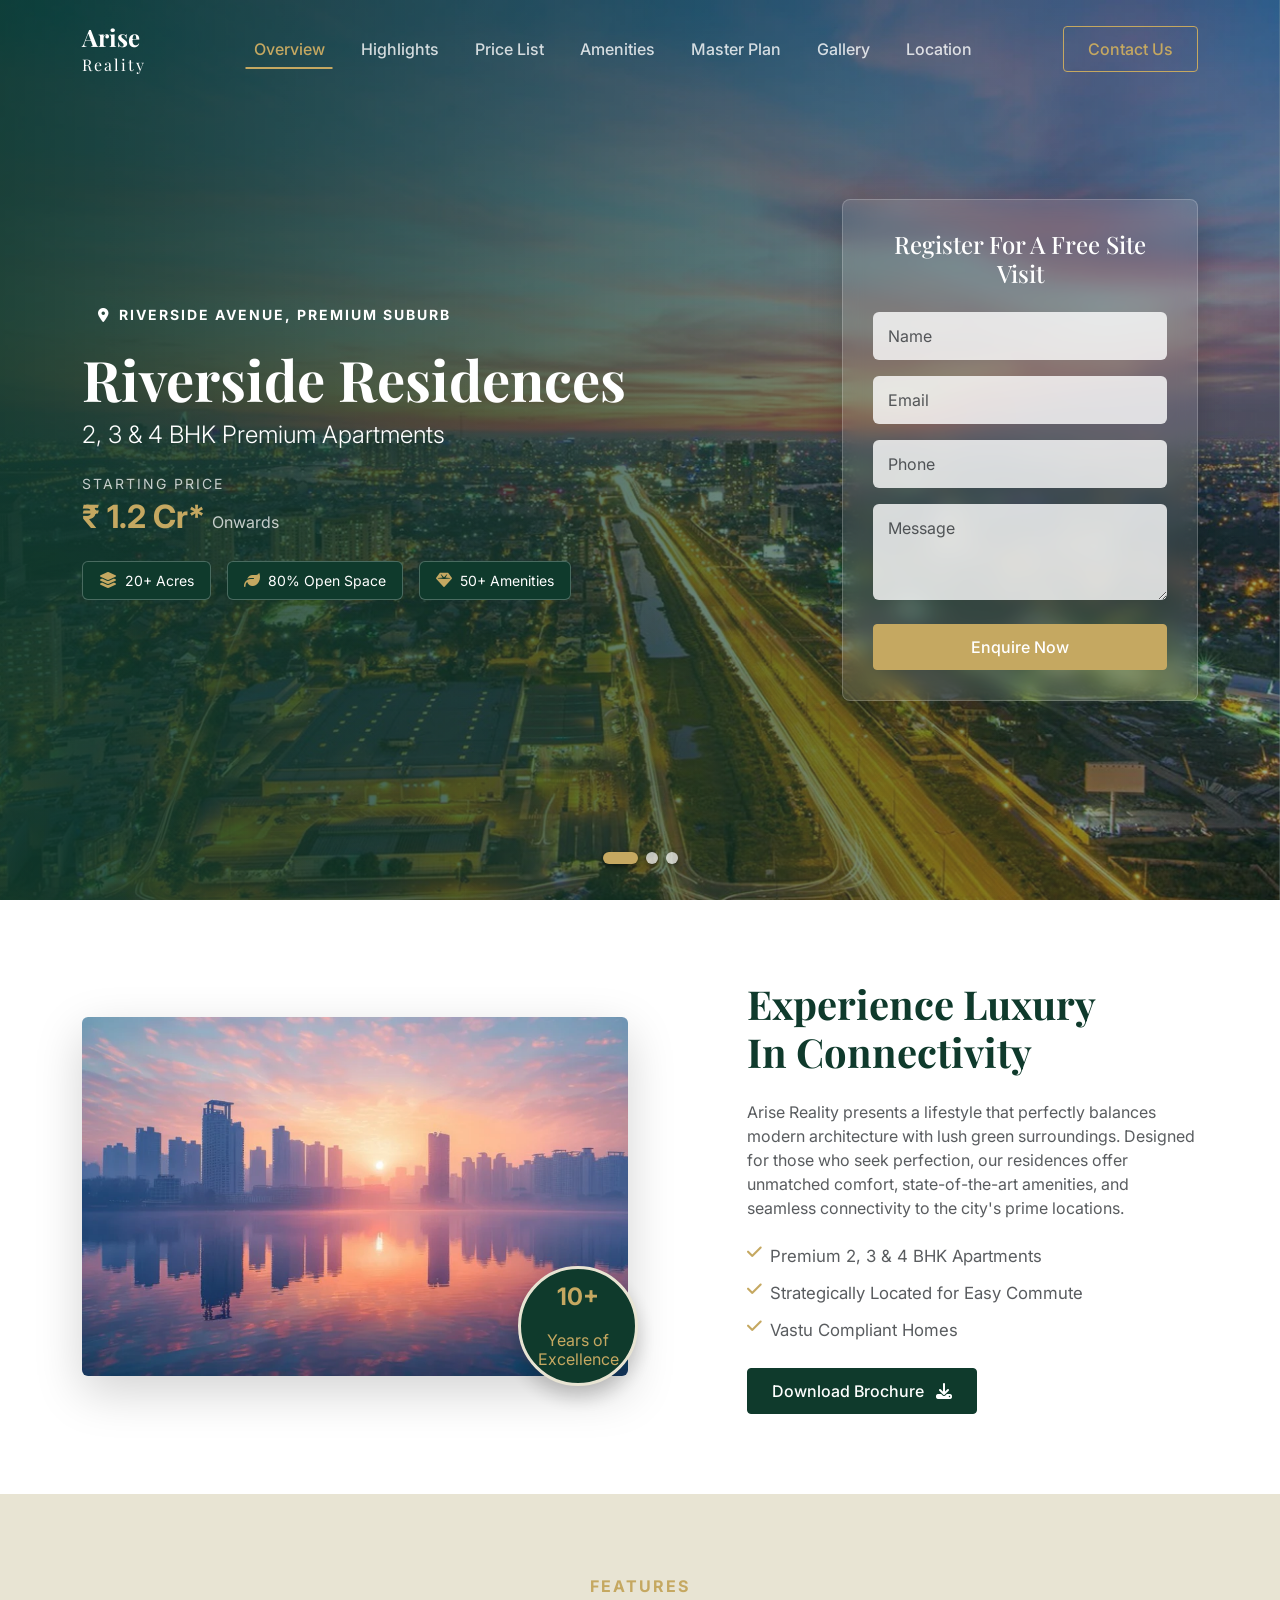
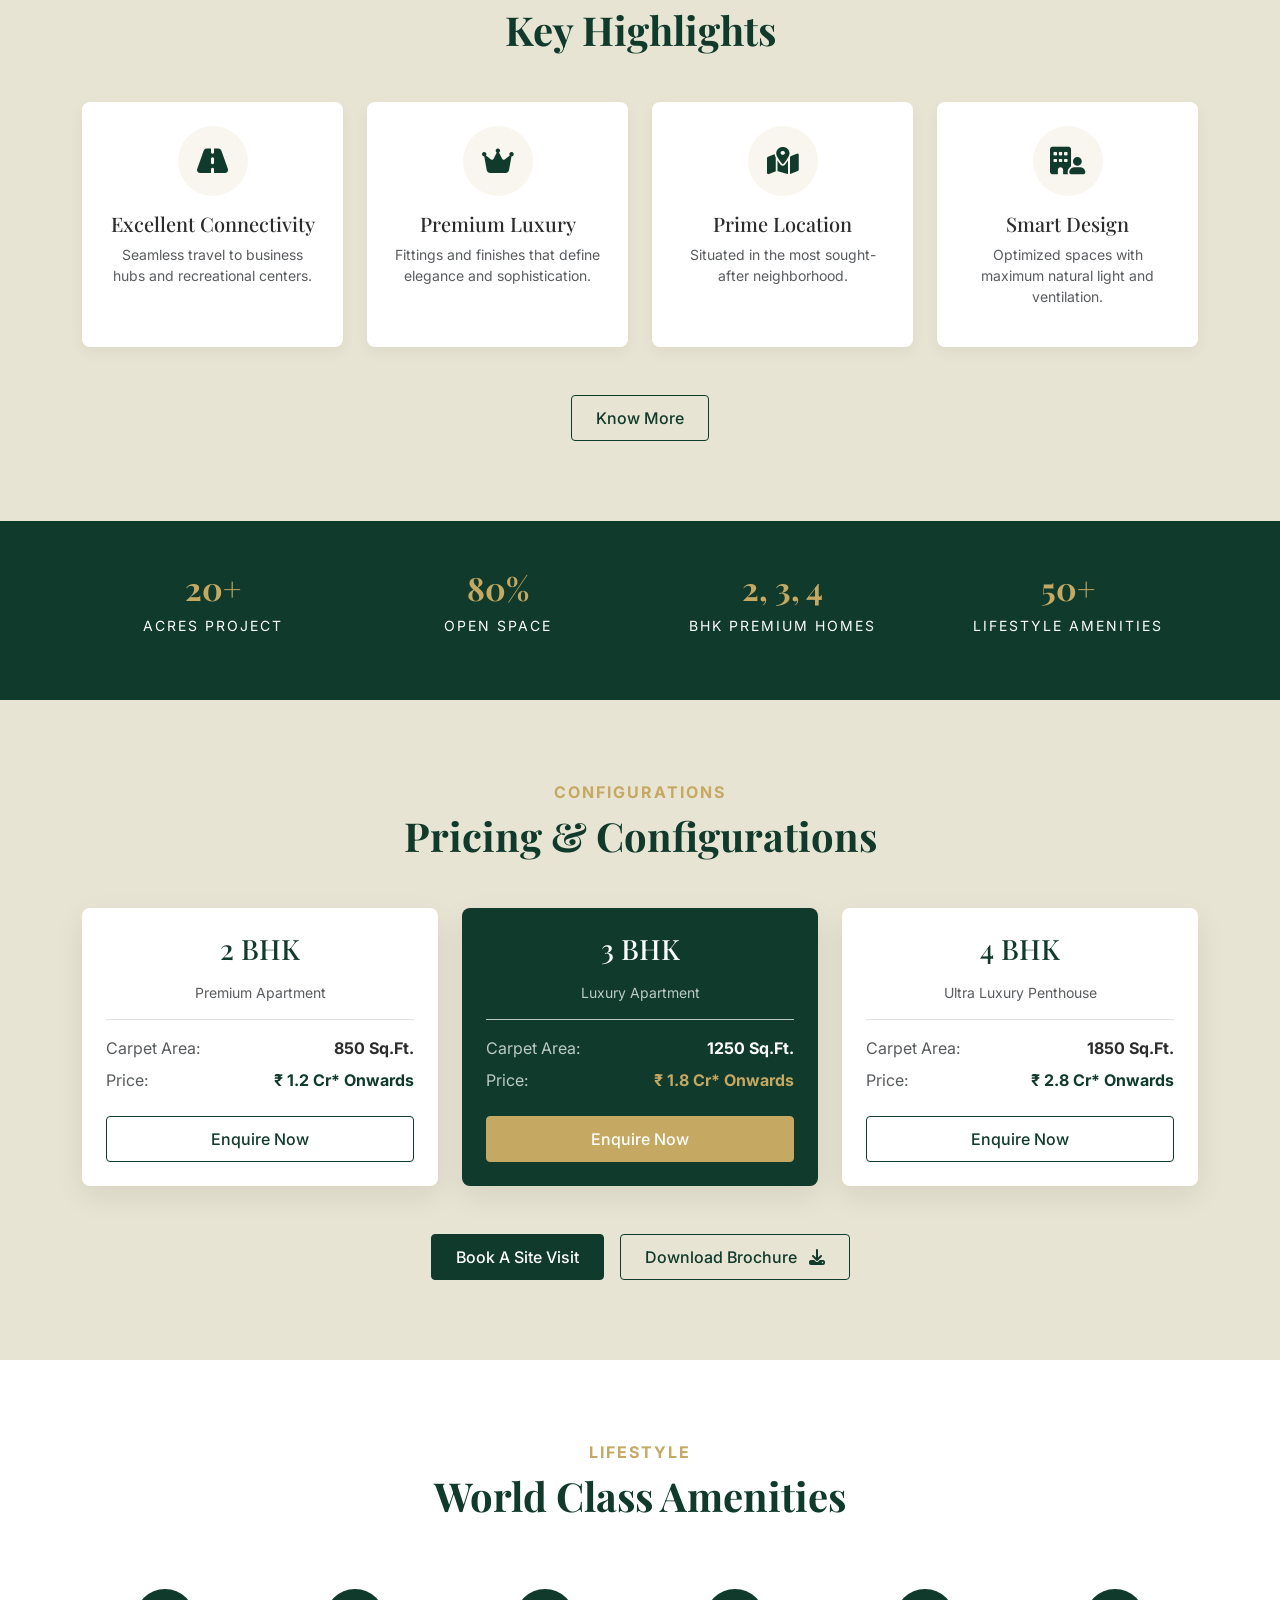
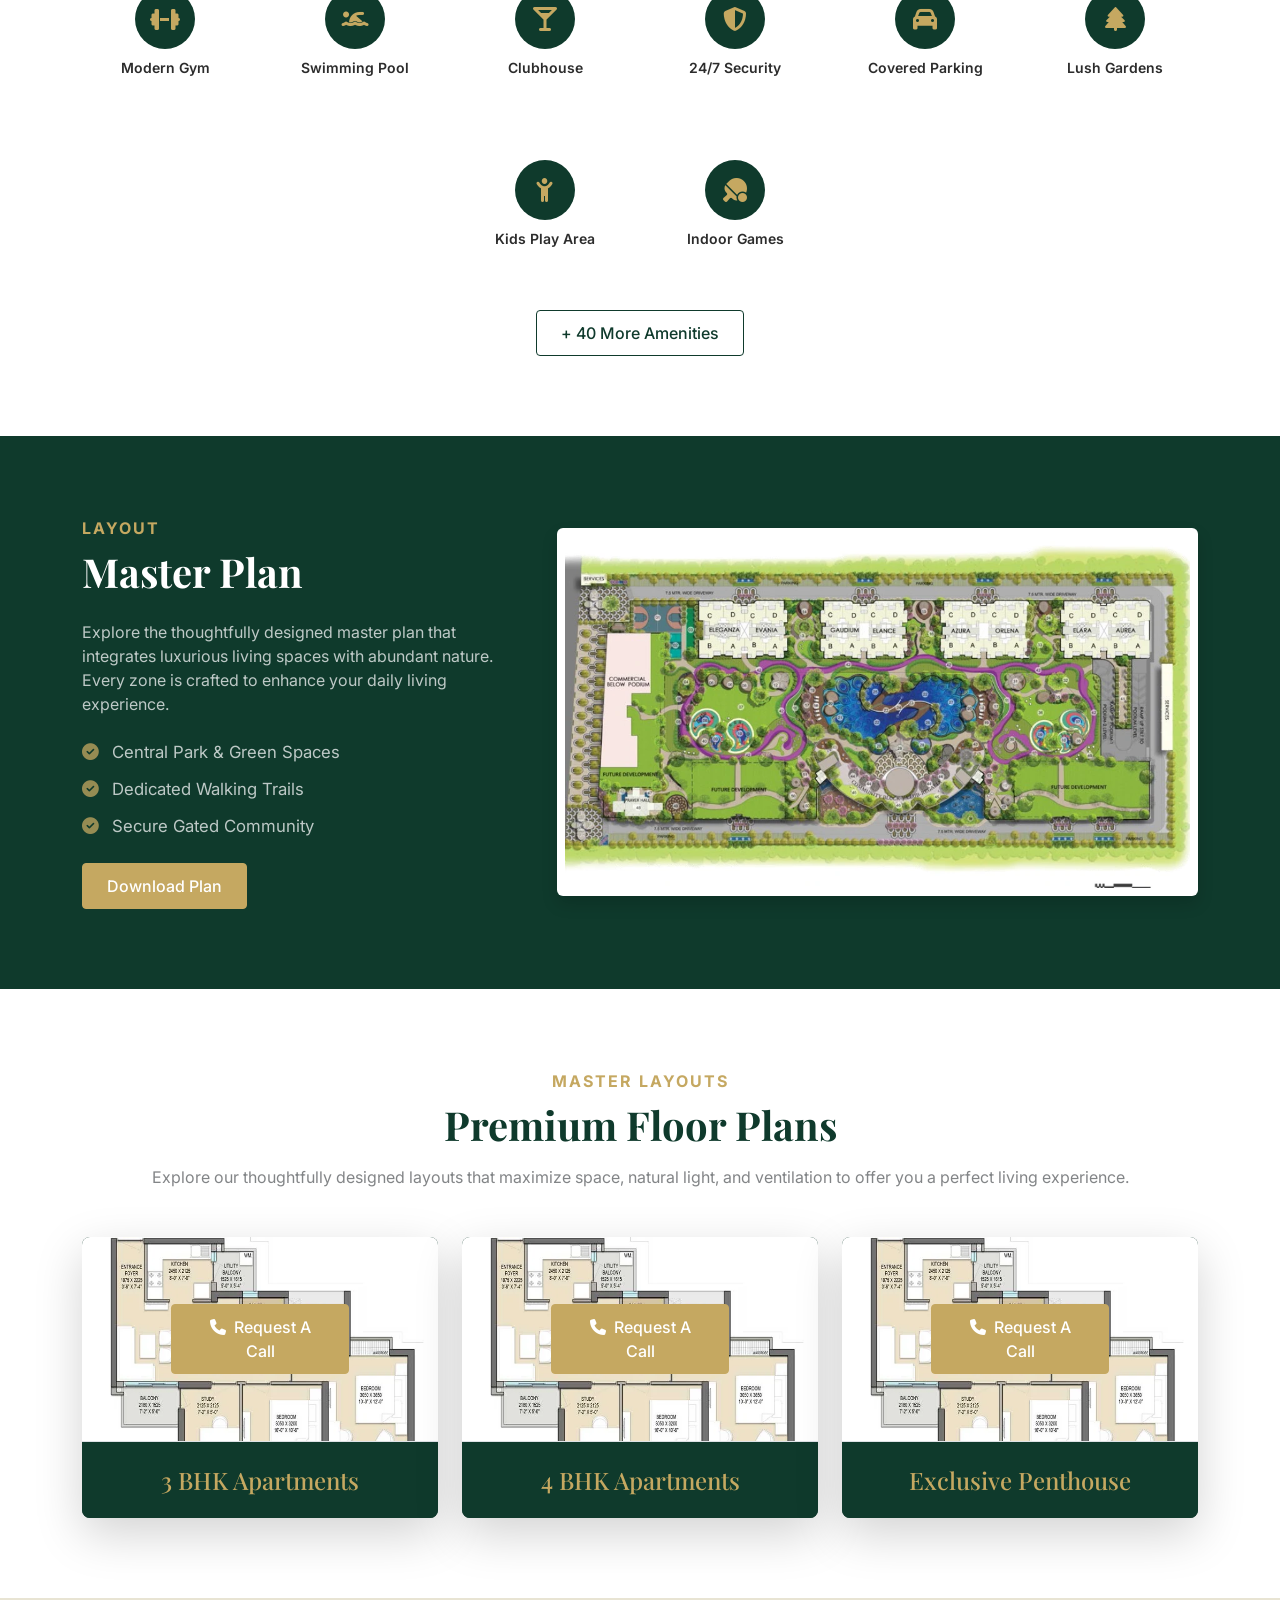
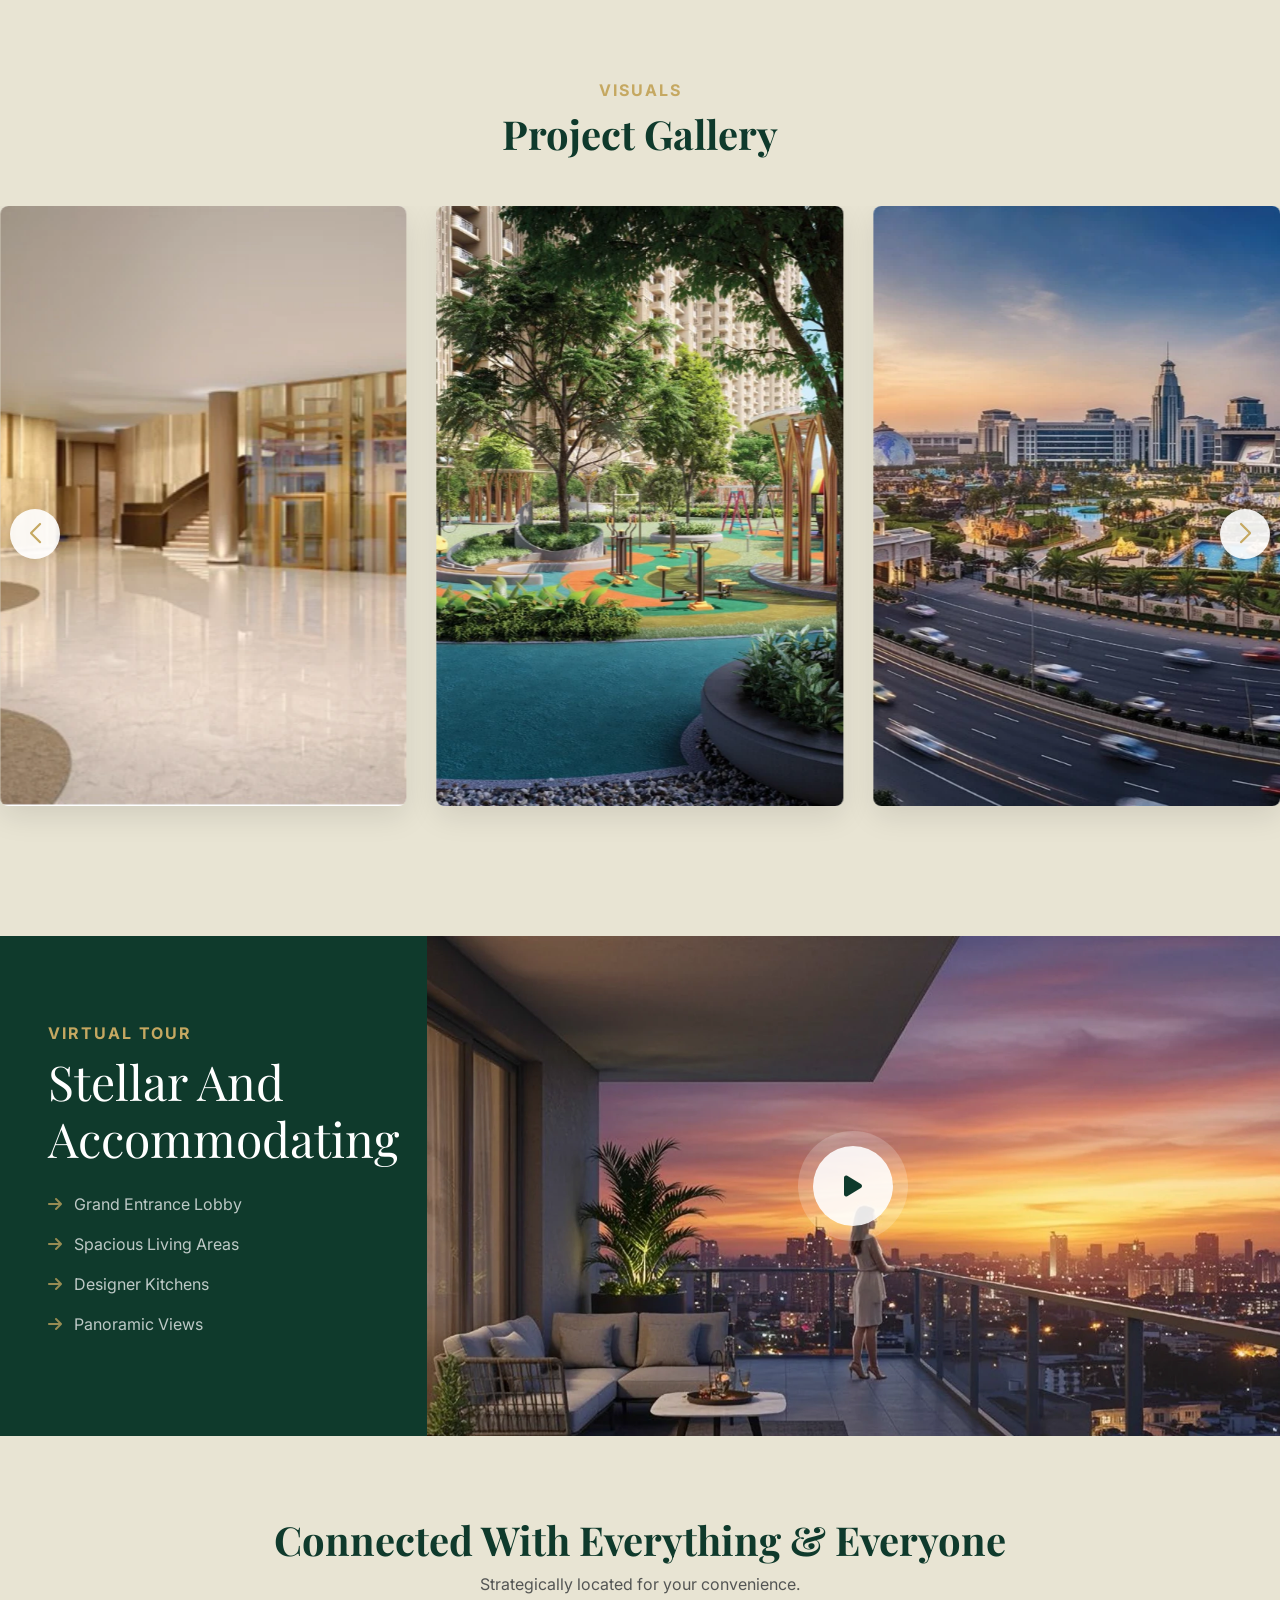
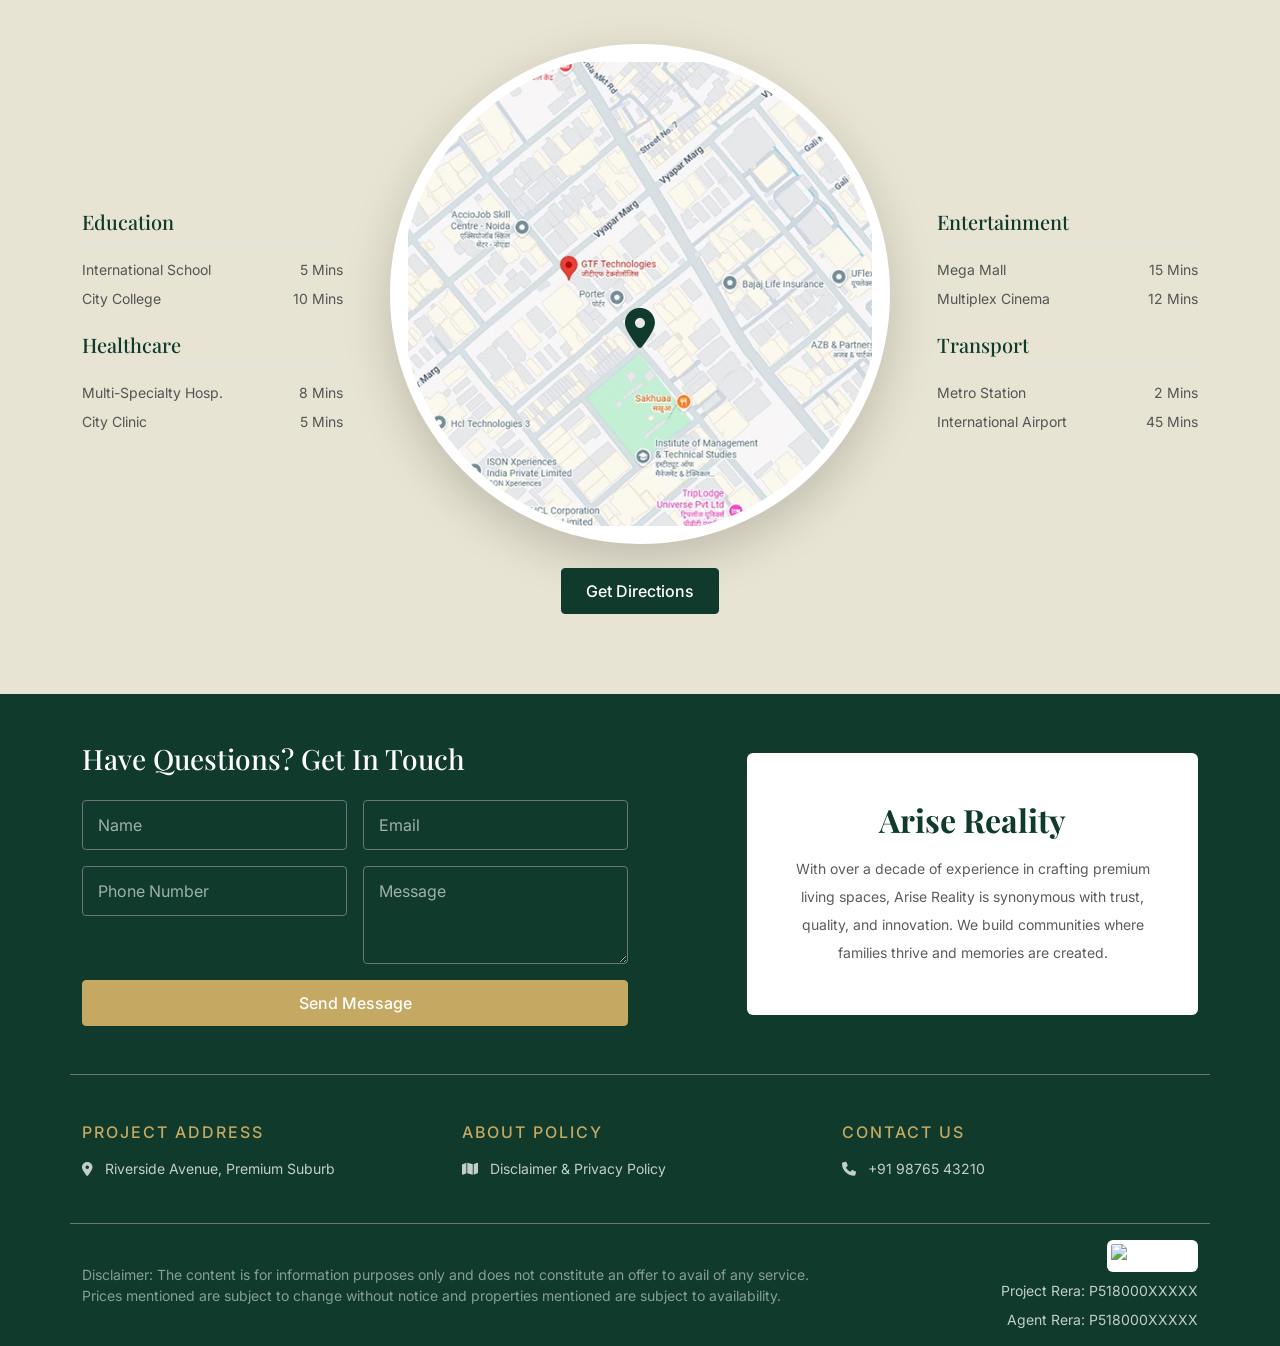
==== commit b45cfd4b: "form intiguration" ====
--- a/index.html
+++ b/index.html
@@ -5,6 +5,11 @@
     <meta name="viewport" content="width=device-width, initial-scale=1.0">
     <title>Premium Residences - Luxury Redefined</title>
     
+    
+    <!-- Preload LCP Images -->
+    <link rel="preload" as="image" href="img/banner/banner1.webp" media="(min-width: 768px)">
+    <link rel="preload" as="image" href="img/banner/banner1-sm.webp" media="(max-width: 767px)">
+
     <!-- Google Fonts -->
     <link rel="preconnect" href="https://fonts.googleapis.com">
     <link rel="preconnect" href="https://fonts.gstatic.com" crossorigin>
@@ -14,10 +19,12 @@
     <link href="https://cdn.jsdelivr.net/npm/bootstrap@5.3.2/dist/css/bootstrap.min.css" rel="stylesheet">
     
     <!-- FontAwesome -->
-    <link rel="stylesheet" href="https://cdnjs.cloudflare.com/ajax/libs/font-awesome/6.4.2/css/all.min.css">
+    <link rel="stylesheet" href="https://cdnjs.cloudflare.com/ajax/libs/font-awesome/6.4.2/css/all.min.css" media="print" onload="this.media='all'">
+    <noscript><link rel="stylesheet" href="https://cdnjs.cloudflare.com/ajax/libs/font-awesome/6.4.2/css/all.min.css"></noscript>
 
     <!-- AOS Animation Library -->
-    <link href="https://unpkg.com/aos@2.3.1/dist/aos.css" rel="stylesheet">
+    <link href="https://unpkg.com/aos@2.3.1/dist/aos.css" rel="stylesheet" media="print" onload="this.media='all'">
+    <noscript><link href="https://unpkg.com/aos@2.3.1/dist/aos.css" rel="stylesheet"></noscript>
 
     <!-- Swiper CSS -->
     <link rel="stylesheet" href="https://cdn.jsdelivr.net/npm/swiper@11/swiper-bundle.min.css" />
@@ -59,16 +66,16 @@
         <div class="swiper hero-bg-slider">
             <div class="swiper-wrapper">
                 <div class="swiper-slide">
-                    <img src="img/banner/banner1.webp" class="d-none d-md-block" alt="Hero Image 1">
-                    <img src="img/banner/banner1-sm.webp" class="d-block d-md-none" alt="Hero Image 1">
+                    <img src="img/banner/banner1.webp" class="d-none d-md-block" alt="Hero Image 1" fetchpriority="high">
+                    <img src="img/banner/banner1-sm.webp" class="d-block d-md-none" alt="Hero Image 1" fetchpriority="high">
                 </div>
                 <div class="swiper-slide">
-                    <img src="img/banner/banner2.webp" class="d-none d-md-block" alt="Hero Image 1">
-                    <img src="img/banner/banner2-sm.webp" class="d-block d-md-none" alt="Hero Image 1">
+                    <img src="img/banner/banner2.webp" class="d-none d-md-block" alt="Hero Image 1" loading="lazy">
+                    <img src="img/banner/banner2-sm.webp" class="d-block d-md-none" alt="Hero Image 1" loading="lazy">
                 </div>
                 <div class="swiper-slide">
-                    <img src="img/banner/banner3.webp" class="d-none d-md-block" alt="Hero Image 1">
-                    <img src="img/banner/banner3-sm.webp" class="d-block d-md-none" alt="Hero Image 1">
+                    <img src="img/banner/banner3.webp" class="d-none d-md-block" alt="Hero Image 1" loading="lazy">
+                    <img src="img/banner/banner3-sm.webp" class="d-block d-md-none" alt="Hero Image 1" loading="lazy">
                 </div>
 
             </div>
@@ -103,26 +110,21 @@
                 <div class="col-lg-4 offset-lg-1" data-aos="fade-left" data-aos-duration="1000" data-aos-delay="200">
                     <div class="hero-form-card glassmorphism">
                         <h4 class="text-center serif-font mb-4">Register For A Free Site Visit</h4>
-                        <form id="heroForm">
+                        <div>
                             <div class="mb-3">
-                                <input type="text" class="form-control" placeholder="Name" required>
+                                <input type="text" class="form-control" placeholder="Name"  id="qSenderName">
                             </div>
                             <div class="mb-3">
-                                <input type="email" class="form-control" placeholder="Email" required>
+                                <input type="email" class="form-control" placeholder="Email"  id="qEmailID">
                             </div>
                             <div class="mb-3">
-                                <input type="tel" class="form-control" placeholder="Phone" required>
+                                <input type="tel" class="form-control" placeholder="Phone"  id="qMobileNo"> 
                             </div>
                             <div class="mb-4">
-                                <select class="form-select">
-                                    <option selected>Select Project Configuration</option>
-                                    <option value="2bhk">2 BHK</option>
-                                    <option value="3bhk">3 BHK</option>
-                                    <option value="4bhk">4 BHK</option>
-                                </select>
+                                <textarea class="form-control" rows="3" placeholder="Message" id="qMessage"></textarea>
                             </div>
-                            <button type="submit" class="btn btn-gold w-100">Enquire Now</button>
-                        </form>
+                            <button type="submit" class="btn btn-gold w-100" id="SubmitQuery">Enquire Now</button>
+                        </div>
                     </div>
                 </div>
             </div>
@@ -136,7 +138,7 @@
             <div class="row align-items-center">
                 <div class="col-lg-6 mb-4 mb-lg-0" data-aos="fade-right"> 
                     <div class="image-wrapper position-relative">
-                        <img src="img/overview.webp" alt="Building Sketch" class="img-fluid rounded shadow-lg">
+                        <img src="img/overview.webp" alt="Building Sketch" class="img-fluid rounded shadow-lg" loading="lazy">
                         <div class="floating-badge">
                             <span class="fs-4 fw-bold">10+</span><br>Years of Excellence
                         </div>
@@ -377,7 +379,7 @@
                 </div>
                 <div class="col-lg-7" data-aos="fade-left">
                     <div class="master-plan-img p-2 bg-white rounded shadow">
-                        <img src="img/master-plan.webp" alt="Master Plan" class="img-fluid rounded">
+                        <img src="img/master-plan.webp" alt="Master Plan" class="img-fluid rounded" loading="lazy">
                     </div>
                 </div>
             </div>
@@ -397,14 +399,13 @@
                 <div class="col-lg-4 col-md-6" data-aos="fade-up">
                     <div class="pricing-card overflow-hidden bg-dark-green text-center h-100 position-relative border-0 shadow-lg">
                         <div class="position-relative">
-                            <img src="img/floor-plan-sm.webp" alt="3 BHK Floor Plan" class="img-fluid w-100" >
+                            <img src="img/floor-plan-sm.webp" alt="3 BHK Floor Plan" class="img-fluid w-100"  loading="lazy">
                             <div class="position-absolute top-50 start-50 translate-middle">
                                 <button class="btn btn-gold px-4" data-bs-toggle="modal" data-bs-target="#enquireModal"><i class="fa-solid fa-phone me-2"></i>Request A Call</button>
                             </div>
                         </div>
                         <div class="p-4 bg-dark-green text-white border-top border-gold border-opacity-25">
                             <h4 class="serif-font text-gold mb-0">3 BHK Apartments</h4>
-                            <p class="small text-white-50 mt-2 mb-0 text-uppercase tracking-wider">Spacious Living</p>
                         </div>
                     </div>
                 </div>
@@ -413,14 +414,13 @@
                     <div class="pricing-card featured overflow-hidden bg-dark-green text-center h-100 position-relative shadow-lg" >
                         
                         <div class="position-relative overflow-hidden">
-                            <img src="img/floor-plan-sm.webp" alt="4 BHK Floor Plan" class="img-fluid w-100 ">
+                            <img src="img/floor-plan-sm.webp" alt="4 BHK Floor Plan" class="img-fluid w-100 " loading="lazy">
                             <div class="position-absolute top-50 start-50 translate-middle">
                                 <button class="btn btn-gold px-4" data-bs-toggle="modal" data-bs-target="#enquireModal"><i class="fa-solid fa-phone me-2"></i>Request A Call</button>
                             </div>
                         </div>
                         <div class="p-4 bg-dark-green text-white border-top border-gold border-opacity-25">
                             <h4 class="serif-font text-gold mb-0">4 BHK Apartments</h4>
-                            <p class="small text-white-50 mt-2 mb-0 text-uppercase tracking-wider">Premium Luxury</p>
                         </div>
                     </div>
                 </div>
@@ -428,14 +428,13 @@
                 <div class="col-lg-4 col-md-6" data-aos="fade-up" data-aos-delay="200">
                     <div class="pricing-card overflow-hidden bg-dark-green text-center h-100 position-relative border-0 shadow-lg">
                         <div class="position-relative">
-                            <img src="img/floor-plan-sm.webp" alt="Penthouse Floor Plan" class="img-fluid w-100">
+                            <img src="img/floor-plan-sm.webp" alt="Penthouse Floor Plan" class="img-fluid w-100" loading="lazy">
                             <div class="position-absolute top-50 start-50 translate-middle">
                                 <button class="btn btn-gold px-4" data-bs-toggle="modal" data-bs-target="#enquireModal"><i class="fa-solid fa-phone me-2"></i>Request A Call</button>
                             </div>
                         </div>
                         <div class="p-4 bg-dark-green text-white border-top border-gold border-opacity-25">
                             <h4 class="serif-font text-gold mb-0">Exclusive Penthouse</h4>
-                            <p class="small text-white-50 mt-2 mb-0 text-uppercase tracking-wider">Ultimate Grandeur</p>
                         </div>
                     </div>
                 </div>
@@ -454,26 +453,26 @@
                 <div class="swiper-wrapper">
                     <!-- Slide 1 -->
                     <div class="swiper-slide">
-                        <img src="img/gallery/gal1.webp" alt="Gallery Image 1" class="img-fluid">
+                        <img src="img/gallery/gal1.webp" alt="Gallery Image 1" class="img-fluid" loading="lazy">
                     </div>
                     <!-- Slide 2 -->
                     <div class="swiper-slide">
-                        <img src="img/gallery/gal2.webp" alt="Gallery Image 2" class="img-fluid">
+                        <img src="img/gallery/gal2.webp" alt="Gallery Image 2" class="img-fluid" loading="lazy">
                     </div>
                     <!-- Slide 3 -->
                     <div class="swiper-slide">
-                        <img src="img/gallery/gal3.webp" alt="Gallery Image 3" class="img-fluid">
+                        <img src="img/gallery/gal3.webp" alt="Gallery Image 3" class="img-fluid" loading="lazy">
                     </div>
                     <!-- Slide 4 -->
                     <div class="swiper-slide">
-                        <img src="img/gallery/gal4.webp" alt="Gallery Image 4" class="img-fluid">
+                        <img src="img/gallery/gal4.webp" alt="Gallery Image 4" class="img-fluid" loading="lazy">
                     </div>
                     <div class="swiper-slide">
-                        <img src="img/gallery/gal5.webp" alt="Gallery Image 3" class="img-fluid">
+                        <img src="img/gallery/gal5.webp" alt="Gallery Image 3" class="img-fluid" loading="lazy">
                     </div>
                     <!-- Slide 4 -->
                     <div class="swiper-slide">
-                        <img src="img/gallery/gal6.webp" alt="Gallery Image 4" class="img-fluid">
+                        <img src="img/gallery/gal6.webp" alt="Gallery Image 4" class="img-fluid" loading="lazy">
                     </div>
                 </div>
                 <!-- Add Pagination -->
@@ -500,7 +499,7 @@
             </div>
             <div class="col-lg-8" data-aos="fade-left">
                 <div class="gallery-image-wrapper position-relative">
-                    <img src="img/virtual-tour.webp" alt="Lobby" class="img-fluid w-100" style="object-fit: cover; height: 500px;">
+                    <img src="img/virtual-tour.webp" alt="Lobby" class="img-fluid w-100" style="object-fit: cover; height: 500px;" loading="lazy">
                     <div class="play-button-overlay">
                         <a data-bs-toggle="modal" data-bs-target="#enquireModal" class="play-btn"><i class="fa-solid fa-play"></i></a>
                     </div>
@@ -533,7 +532,7 @@
                 </div>
                 <div class="col-lg-6 order-1 order-lg-2 mb-4 mb-lg-0" data-aos="zoom-in">
                     <div class="map-container p-2 bg-white rounded-circle shadow-lg text-center" style="width: 100%; aspect-ratio: 1; max-width: 500px; margin: 0 auto; overflow: hidden; border: 10px solid #fff;">
-                        <img src="img/location.webp" alt="Map" class="img-fluid w-100 h-100" style="object-fit: cover;">
+                        <img src="img/location.webp" alt="Map" class="img-fluid w-100 h-100" style="object-fit: cover;" loading="lazy">
                         <div class="map-pin position-absolute top-50 start-50 translate-middle text-dark-green fs-1">
                             <i class="fa-solid fa-location-dot drop-shadow"></i>
                         </div>
@@ -557,13 +556,6 @@
                     </div>
                 </div>
             </div>
-            
-            <div class="row mt-5 text-center g-3 border-top pt-4">
-                <div class="col-md-3 col-6"><span class="text-muted small">Metro Station: <strong class="text-dark">2 Mins</strong></span></div>
-                <div class="col-md-3 col-6"><span class="text-muted small">IT Park: <strong class="text-dark">10 Mins</strong></span></div>
-                <div class="col-md-3 col-6"><span class="text-muted small">Hospital: <strong class="text-dark">8 Mins</strong></span></div>
-                <div class="col-md-3 col-6"><span class="text-muted small">School: <strong class="text-dark">5 Mins</strong></span></div>
-            </div>
         </div>
     </section>
 
@@ -573,27 +565,23 @@
             <div class="row align-items-center mb-5 pb-5 border-bottom border-secondary">
                 <div class="col-lg-6 mb-4 mb-lg-0" data-aos="fade-right">
                     <h3 class="serif-font mb-4">Have Questions? Get In Touch</h3>
-                    <form class="footer-form row g-3">
+                    <div class="footer-form row g-3">
                         <div class="col-md-6">
-                            <input type="text" class="form-control bg-transparent border-secondary text-white" placeholder="Name">
+                            <input type="text" class="form-control bg-transparent border-secondary text-white" placeholder="Name" id="qSenderName1">
                         </div>
                         <div class="col-md-6">
-                            <input type="email" class="form-control bg-transparent border-secondary text-white" placeholder="Email">
+                            <input type="email" class="form-control bg-transparent border-secondary text-white" placeholder="Email" id="qEmailID1">
                         </div>
                         <div class="col-md-6">
-                            <input type="tel" class="form-control bg-transparent border-secondary text-white" placeholder="Phone Number">
+                            <input type="tel" class="form-control bg-transparent border-secondary text-white" placeholder="Phone Number" id="qMobileNo1">
                         </div>
                         <div class="col-md-6">
-                            <select class="form-select bg-transparent border-secondary text-white" style="color-scheme: dark;">
-                                <option selected>Interested In</option>
-                                <option value="2">2 BHK</option>
-                                <option value="3">3 BHK</option>
-                            </select>
+                            <textarea class="form-control bg-transparent border-secondary text-white" rows="3" placeholder="Message" id="qMessage1"></textarea>
                         </div>
                         <div class="col-12">
-                            <button type="submit" class="btn btn-gold w-100">Send Message</button>
-                        </div>
-                    </form>
+                            <button  class="btn btn-gold w-100" id="SubmitQuery1">Send Message</button>
+                        </div>
+                    </div>
                 </div>
                 <div class="col-lg-5 offset-lg-1" data-aos="fade-left">
                     <div class="bg-white text-dark p-4 p-lg-5 rounded text-center h-100 d-flex flex-column justify-content-center">
@@ -605,17 +593,17 @@
             
             <div class="row mb-4 text-center text-md-start">
                 <div class="col-md-4 mb-3">
-                    <h6 class="text-gold mb-3 text-uppercase tracking-wider">Corporate Office</h6>
-                    <p class="small opacity-75 mb-0"><i class="fa-solid fa-location-dot me-2"></i> 123 Premium Tower, Business Hub, City 400001</p>
+                    <h6 class="text-gold mb-3 text-uppercase tracking-wider">Project Address</h6>
+                    <p class="small opacity-75 mb-0"><i class="fa-solid fa-location-dot me-2"></i> Riverside Avenue, Premium Suburb</p>
                 </div>
                 <div class="col-md-4 mb-3">
-                    <h6 class="text-gold mb-3 text-uppercase tracking-wider">Site Address</h6>
-                    <p class="small opacity-75 mb-0"><i class="fa-solid fa-map me-2"></i> Plot 45, Riverside Avenue, Premium Suburb, City 400050</p>
+                    <h6 class="text-gold mb-3 text-uppercase tracking-wider">About Policy</h6>
+                    <p class="small opacity-75 mb-0"><i class="fa-solid fa-map me-2"></i> <a href="disclaimer.html" target="_blank" class="text-decoration-none text-white " rel="noopener noreferrer">Disclaimer & Privacy Policy</a></p>
                 </div>
                 <div class="col-md-4 mb-3">
                     <h6 class="text-gold mb-3 text-uppercase tracking-wider">Contact Us</h6>
                     <p class="small opacity-75 mb-1"><i class="fa-solid fa-phone me-2"></i> +91 98765 43210</p>
-                    <p class="small opacity-75 mb-0"><i class="fa-solid fa-envelope me-2"></i> sales@arisereality.com</p>
+                    
                 </div>
             </div>
             
@@ -624,8 +612,9 @@
                     <p class="small opacity-50 mb-0">Disclaimer: The content is for information purposes only and does not constitute an offer to avail of any service. Prices mentioned are subject to change without notice and properties mentioned are subject to availability.</p>
                 </div>
                 <div class="col-md-4 text-center text-md-end">
-                    <img src="https://upload.wikimedia.org/wikipedia/commons/d/d0/QR_code_for_mobile_English_Wikipedia.svg" alt="QR Code" class="bg-white p-1 rounded" style="width: 60px;">
-                    <p class="small opacity-75 mt-2 mb-0">MahaRERA: P518000XXXXX</p>
+                    <img src="https://upload.wikimedia.org/wikipedia/commons/d/d0/QR_code_for_mobile_English_Wikipedia.svg" alt="QR Code" class="bg-white p-1 rounded" style="width: 60px;" loading="lazy">
+                    <p class="small opacity-75 mt-2 mb-0">Project Rera: P518000XXXXX</p>
+                    <p class="small opacity-75 mt-2 mb-0">Agent Rera: P518000XXXXX</p>
                 </div>
             </div>
         </div>
@@ -640,21 +629,21 @@
                     <button type="button" class="btn-close btn-close-white" data-bs-dismiss="modal" aria-label="Close"></button>
                 </div>
                 <div class="modal-body p-4 bg-beige">
-                    <form>
+                    <div>
                         <div class="mb-3">
-                            <input type="text" class="form-control" placeholder="Name" required>
+                            <input type="text" class="form-control" placeholder="Name" id="qSenderName2">
                         </div>
                         <div class="mb-3">
-                            <input type="email" class="form-control" placeholder="Email" required>
+                            <input type="email" class="form-control" placeholder="Email" id="qEmailID2">
                         </div>
                         <div class="mb-3">
-                            <input type="tel" class="form-control" placeholder="Phone" required>
+                            <input type="tel" class="form-control" placeholder="Phone" id="qMobileNo2">
                         </div>
                         <div class="mb-3">
-                            <textarea class="form-control" rows="3" placeholder="Message (Optional)"></textarea>
-                        </div>
-                        <button type="submit" class="btn btn-dark-green w-100">Submit</button>
-                    </form>
+                            <textarea class="form-control" rows="3" placeholder="Message" id="qMessage2"></textarea>
+                        </div>
+                        <button type="submit" class="btn btn-dark-green w-100" id="SubmitQuery2">Submit</button>
+                    </div>
                 </div>
             </div>
         </div>
@@ -670,5 +659,58 @@
     <script src="https://cdn.jsdelivr.net/npm/swiper@11/swiper-bundle.min.js"></script>
     <!-- Custom JS -->
     <script src="js/main.js"></script>
+
+    <script type="text/javascript" language="javascript">
+        var versionUpdate = (new Date()).getTime();
+        var script = document.createElement("script");
+        script.type = "text/javascript";
+        script.src = "https://api2.gtftech.com/scripts/queryform.min.ssl.js?v=" + versionUpdate;
+        document.body.appendChild(script);
+    </script>
+
+    <script>
+        var AgentInfo = {
+            "vAgentID": "4444",
+            "vProject": "Premium Estate Landing",
+            "vURL": "https://aug-2026-layout.netlify.app/",
+            "thankspageurl": "https://aug-2026-layout.netlify.app/thanks.htm"
+        };
+
+        $('#preferedtime').hide();
+
+        $("#SubmitQuery").click(function () {
+            var FormInfo = {
+                "SenderControlID": "qSenderName",
+                "SenderControlMobileID": "qMobileNo",
+                "SenderControlEmailID": "qEmailID",
+                "SenderControlMsgID": "qMessage"
+            };
+
+            
+            SubmitQueryData(AgentInfo, FormInfo);
+        });
+        $("#SubmitQuery1").click(function () {
+            var FormInfo = {
+                "SenderControlID": "qSenderName1",
+                "SenderControlMobileID": "qMobileNo1",
+                "SenderControlEmailID": "qEmailID1",
+                "SenderControlMsgID": "qMessage1"
+            };
+
+            
+            SubmitQueryData(AgentInfo, FormInfo);
+        });
+        $("#SubmitQuery2").click(function () {
+            var FormInfo = {
+                "SenderControlID": "qSenderName2",
+                "SenderControlMobileID": "qMobileNo2",
+                "SenderControlEmailID": "qEmailID2",
+                "SenderControlMsgID": "qMessage2"
+            };
+
+            
+            SubmitQueryData(AgentInfo, FormInfo);
+        });
+    </script>
 </body>
 </html>
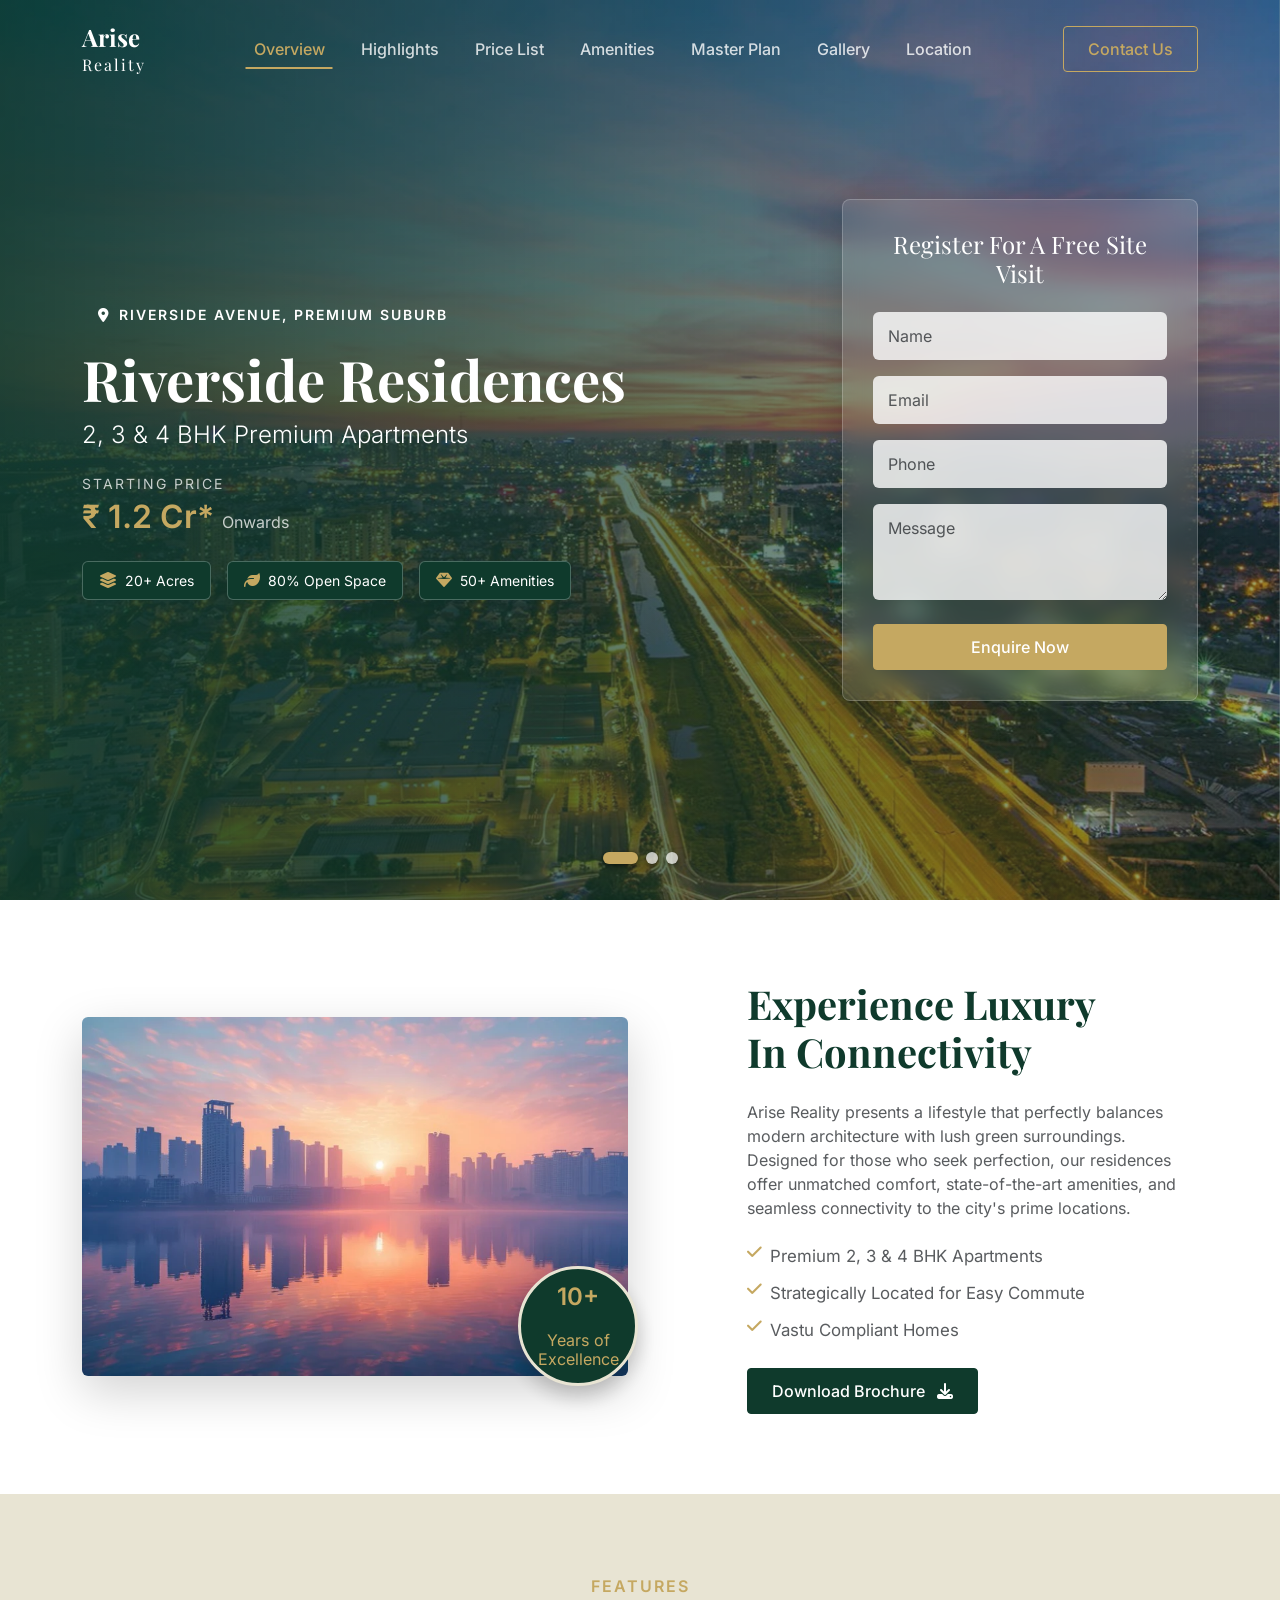
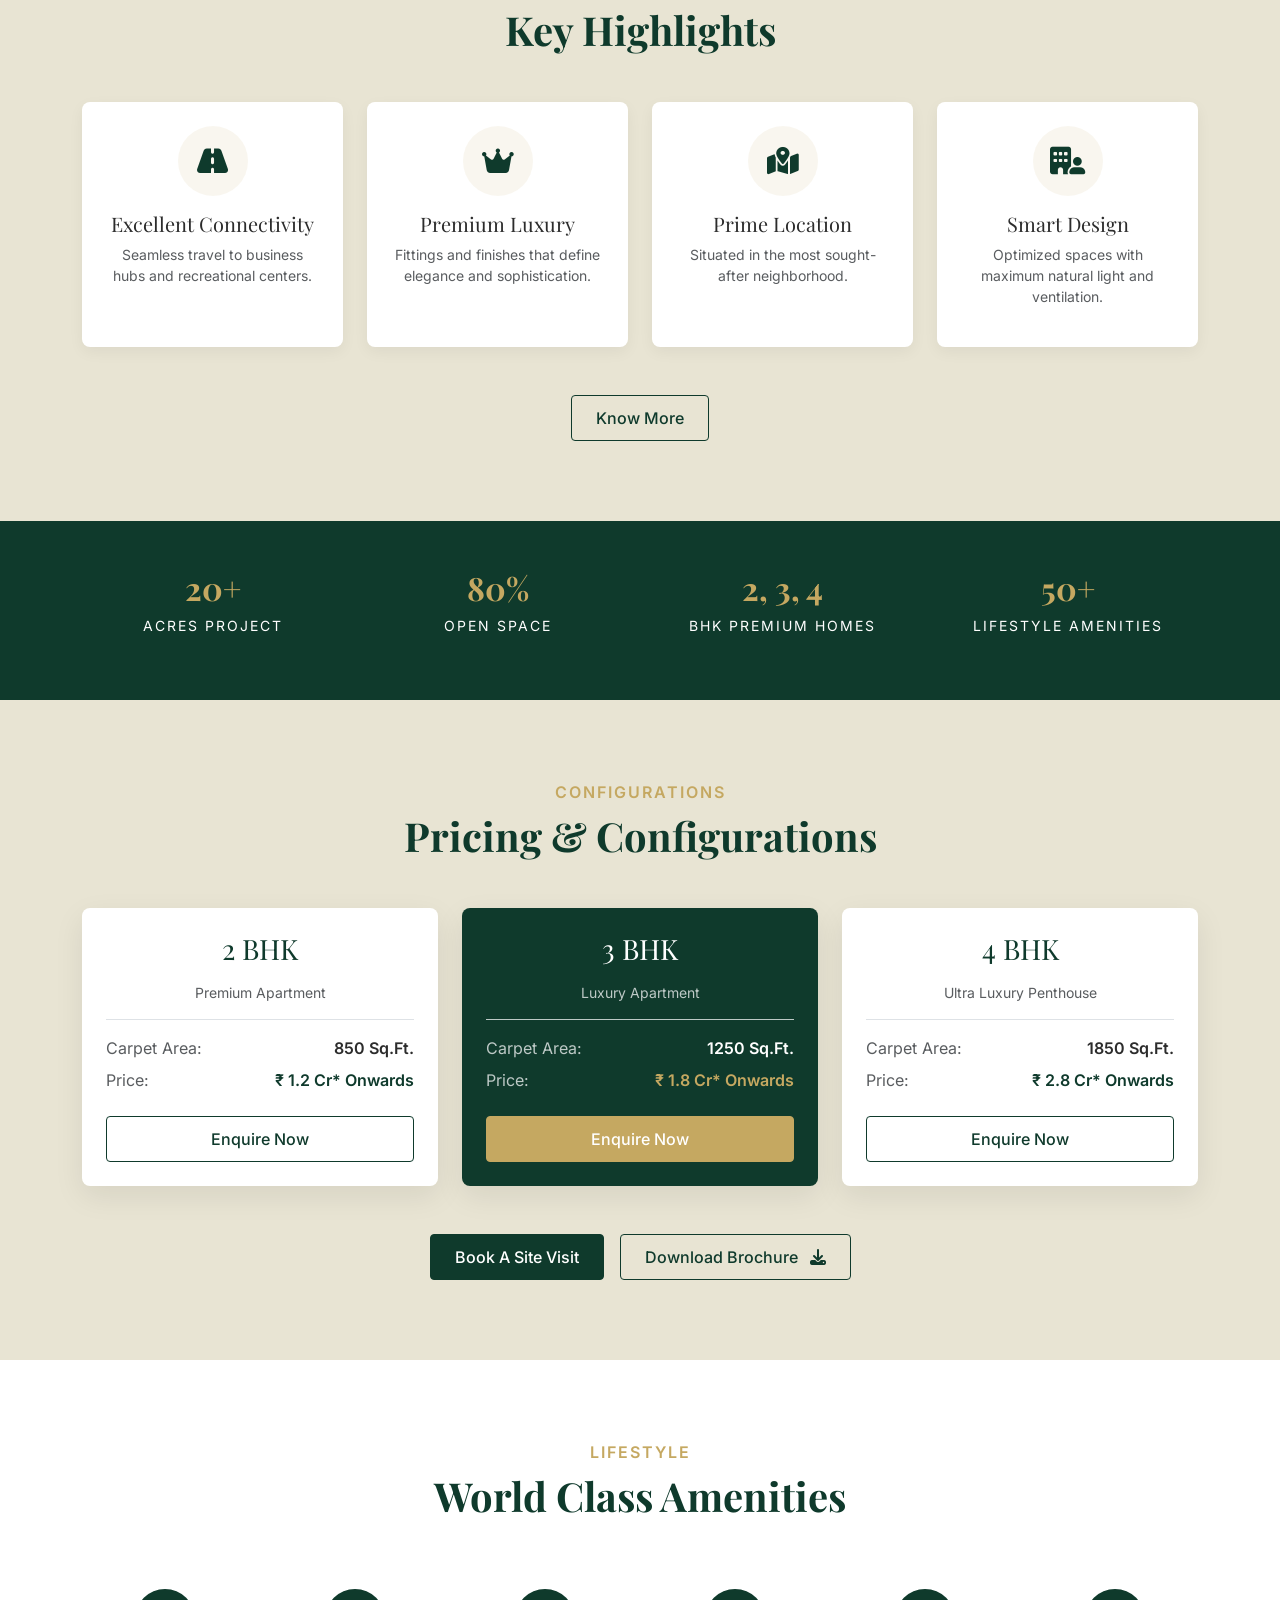
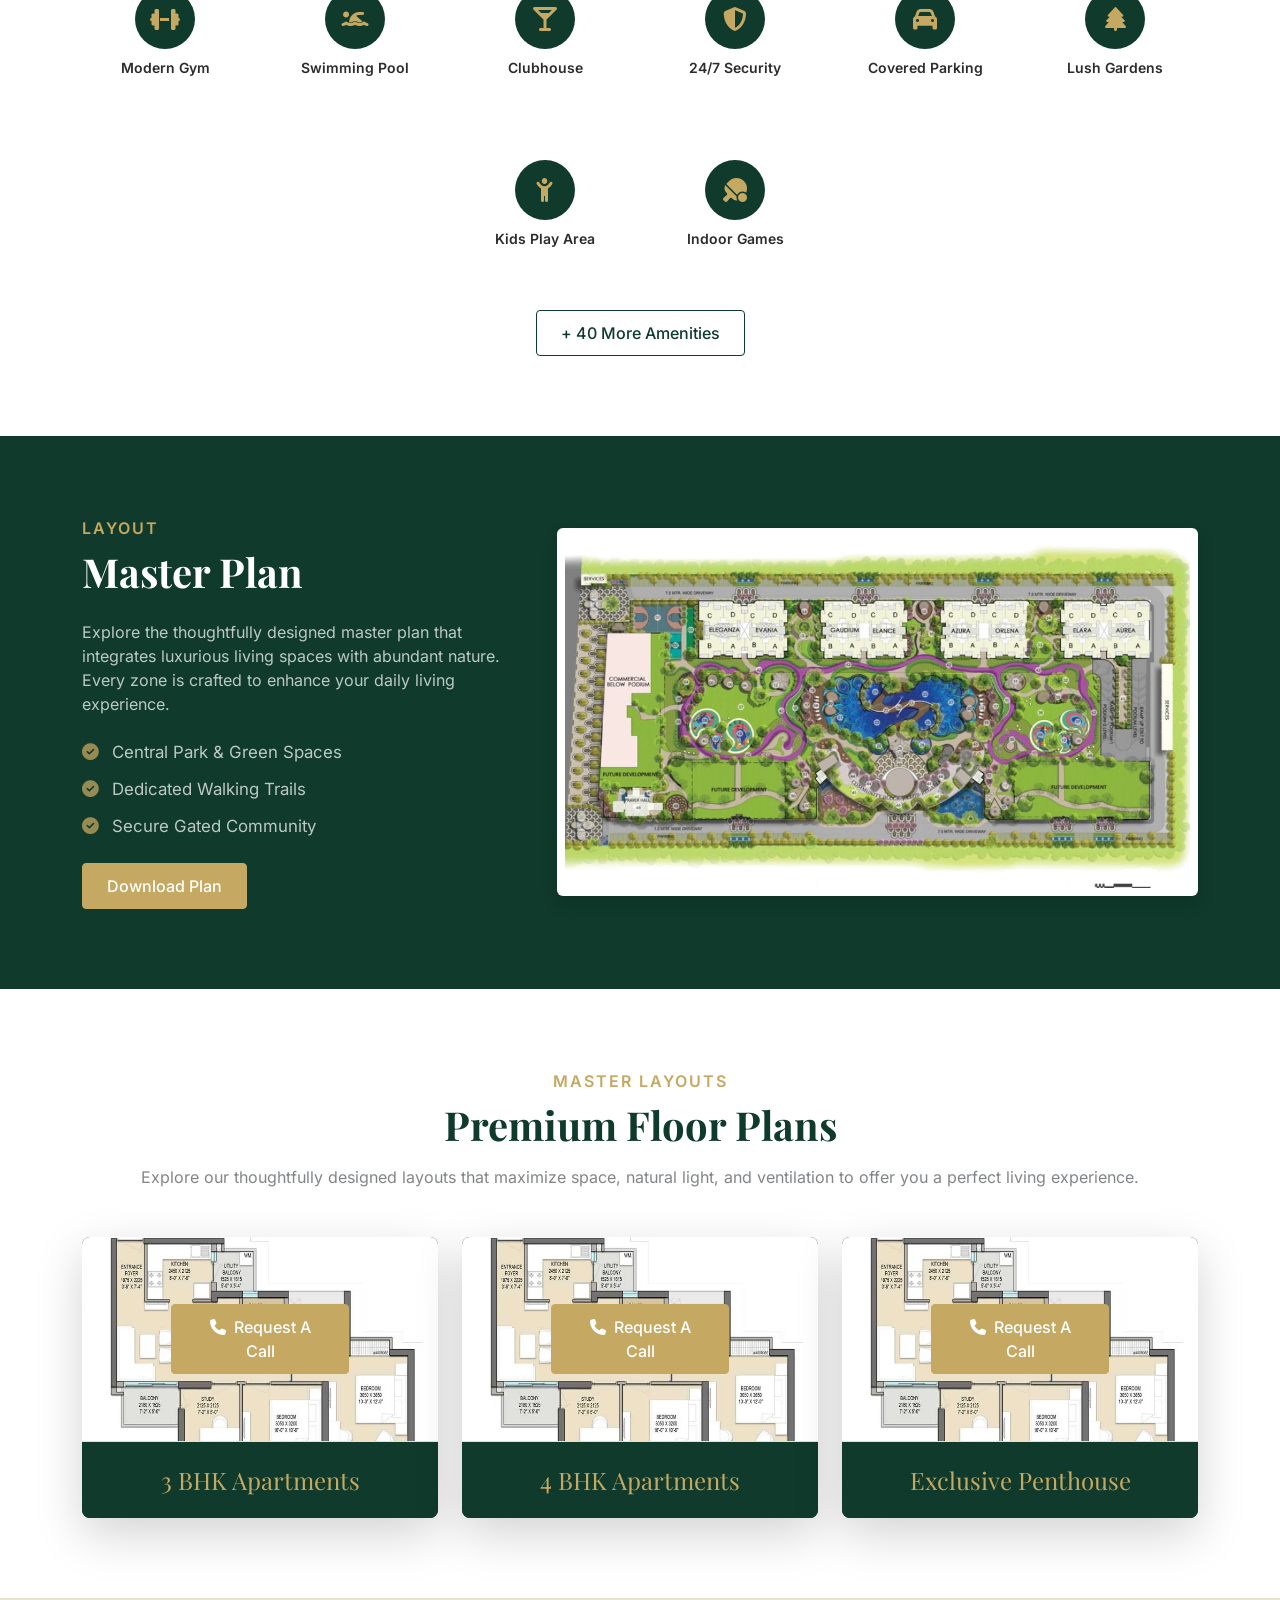
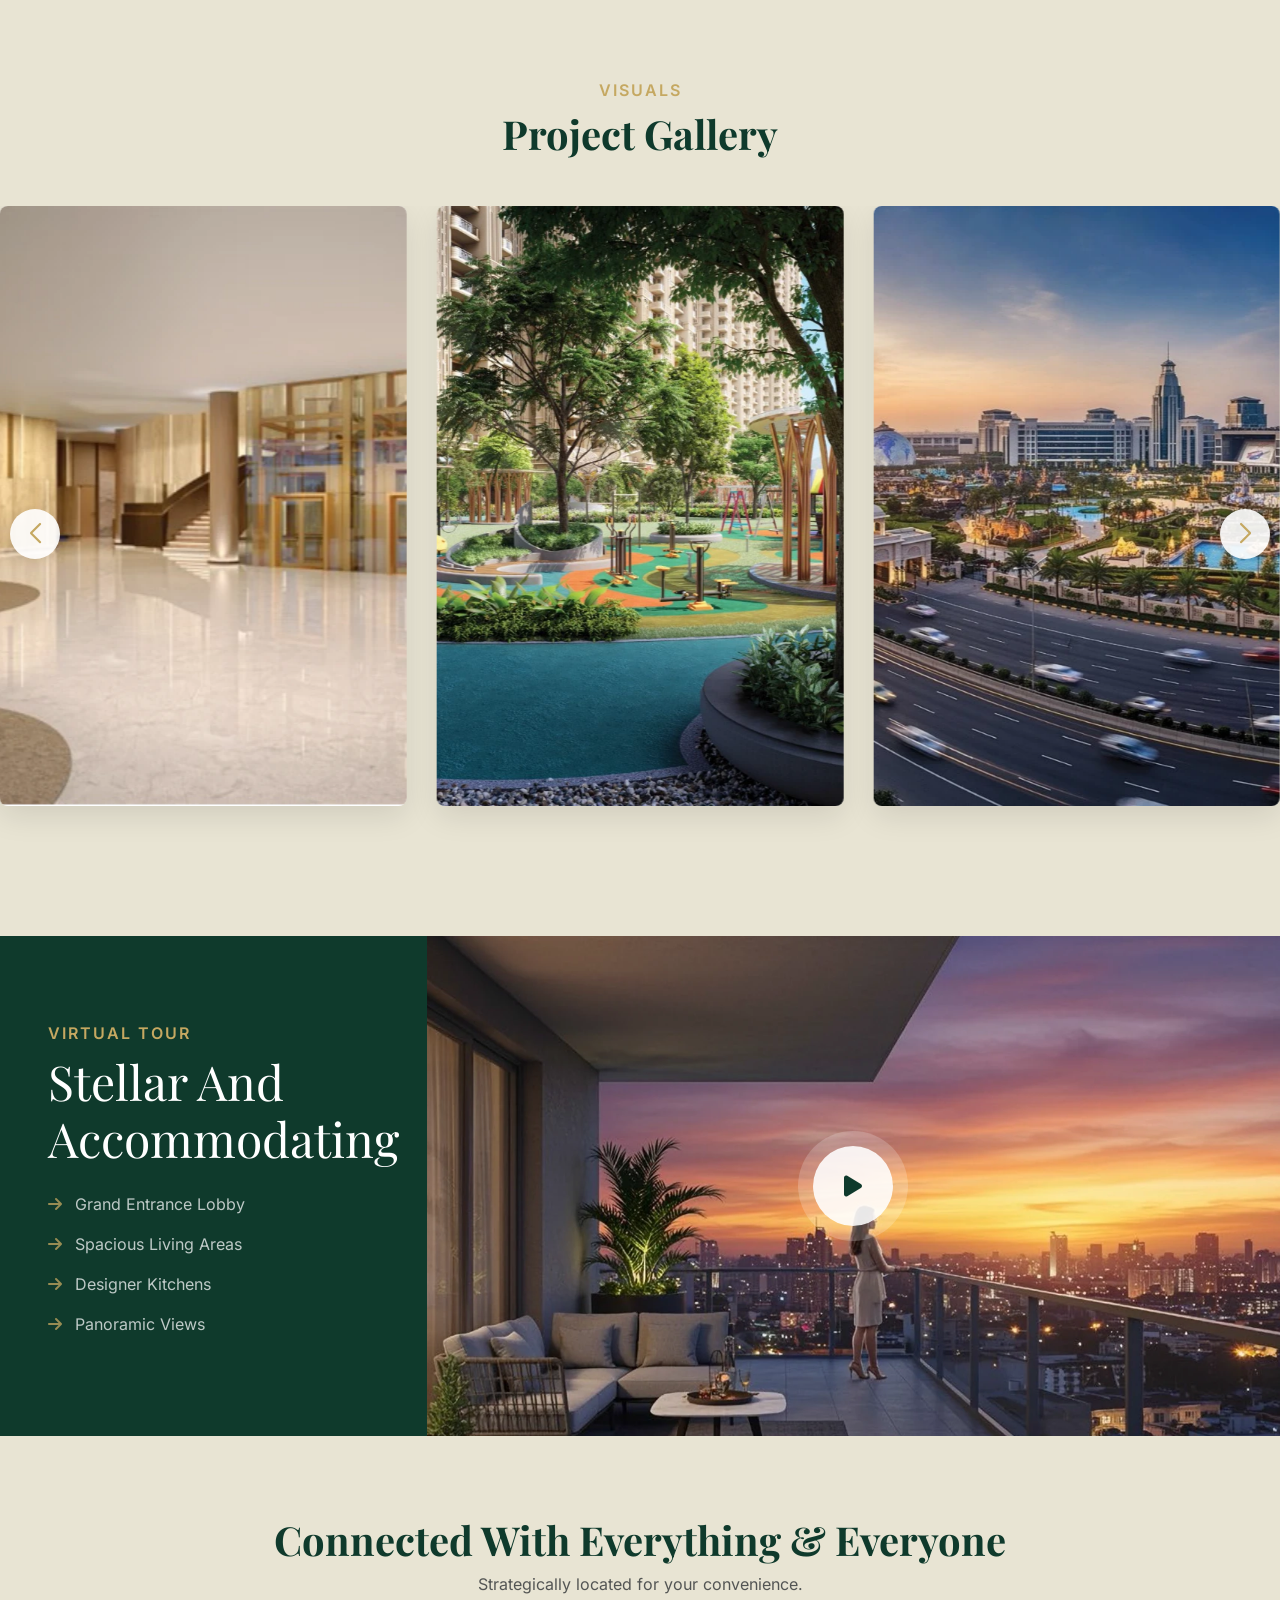
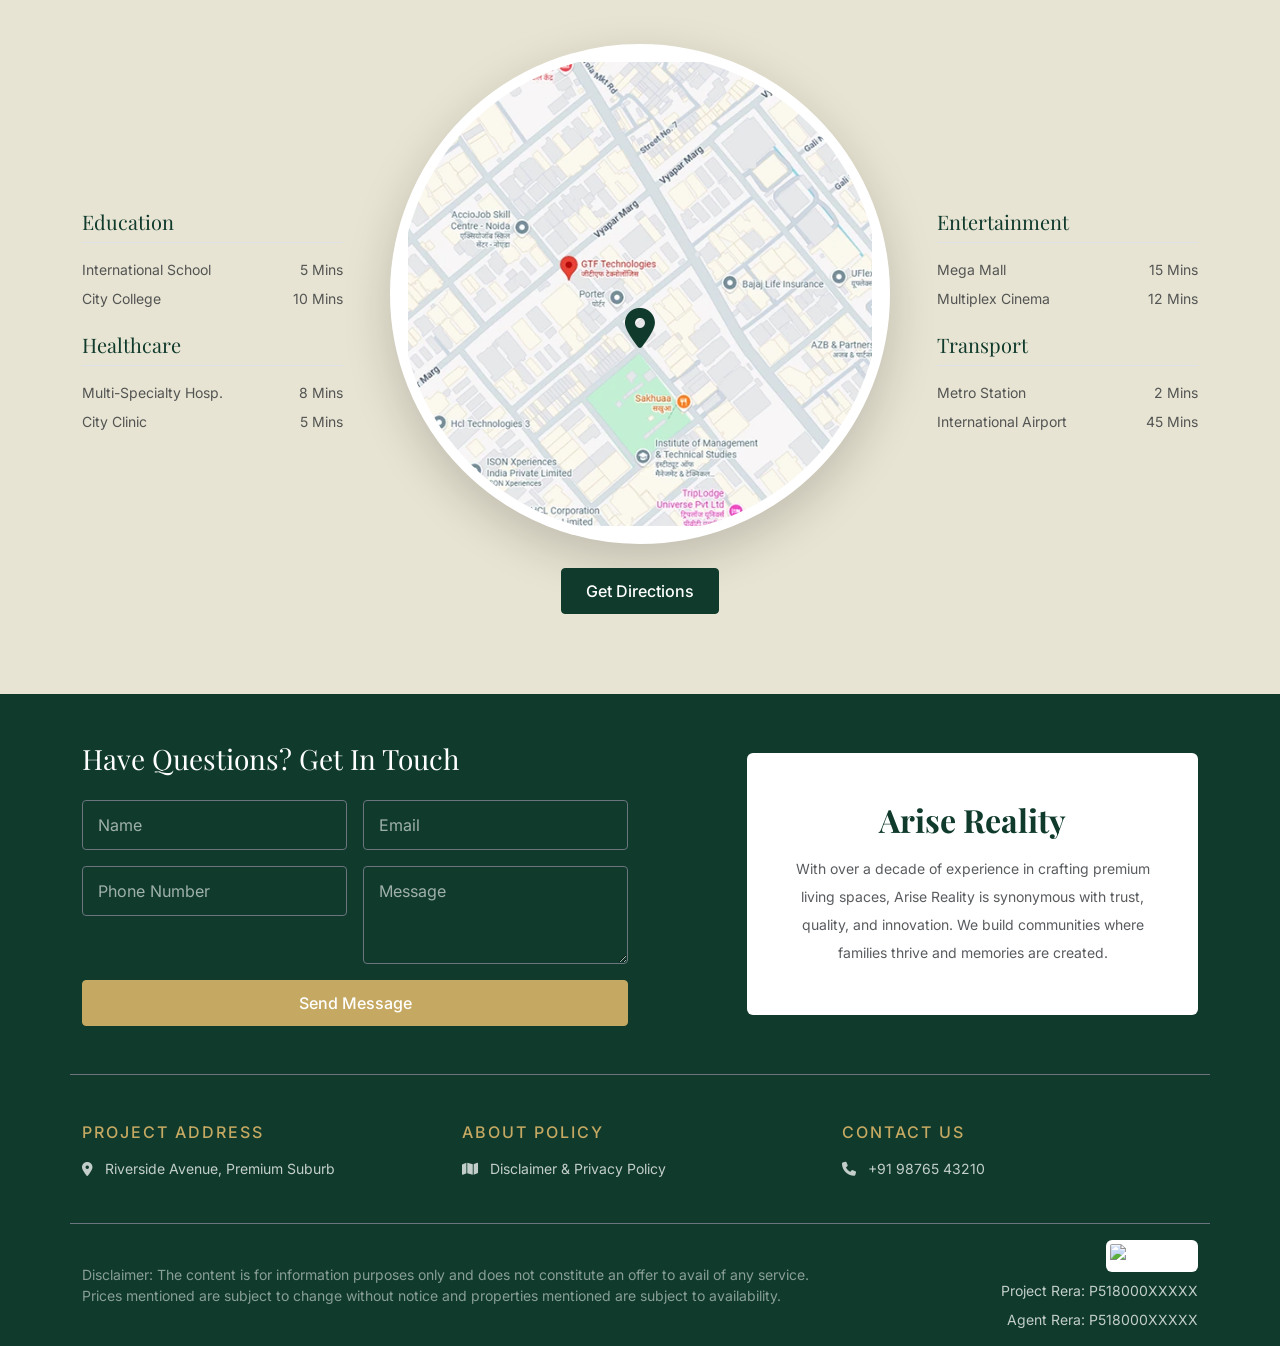
==== commit 873294b4: "site speed" ====
--- a/index.html
+++ b/index.html
@@ -11,23 +11,21 @@
     <link rel="preload" as="image" href="img/banner/banner1-sm.webp" media="(max-width: 767px)">
 
     <!-- Google Fonts -->
-    <link rel="preconnect" href="https://fonts.googleapis.com">
-    <link rel="preconnect" href="https://fonts.gstatic.com" crossorigin>
-    <link href="https://fonts.googleapis.com/css2?family=Inter:wght@300;400;500;600&family=Playfair+Display:ital,wght@0,400;0,600;0,700;1,400&display=swap" rel="stylesheet">
+            <link href="css/google_fonts.css" rel="stylesheet">
     
     <!-- Bootstrap CSS -->
-    <link href="https://cdn.jsdelivr.net/npm/bootstrap@5.3.2/dist/css/bootstrap.min.css" rel="stylesheet">
+    <link href="css/bootstrap.min.css" rel="stylesheet">
     
     <!-- FontAwesome -->
-    <link rel="stylesheet" href="https://cdnjs.cloudflare.com/ajax/libs/font-awesome/6.4.2/css/all.min.css" media="print" onload="this.media='all'">
-    <noscript><link rel="stylesheet" href="https://cdnjs.cloudflare.com/ajax/libs/font-awesome/6.4.2/css/all.min.css"></noscript>
+    <link rel="stylesheet" href="css/all.min.css" media="print" onload="this.media='all'">
+    <noscript><link rel="stylesheet" href="css/all.min.css"></noscript>
 
     <!-- AOS Animation Library -->
-    <link href="https://unpkg.com/aos@2.3.1/dist/aos.css" rel="stylesheet" media="print" onload="this.media='all'">
-    <noscript><link href="https://unpkg.com/aos@2.3.1/dist/aos.css" rel="stylesheet"></noscript>
+    <link href="css/aos.css" rel="stylesheet" media="print" onload="this.media='all'">
+    <noscript><link href="css/aos.css" rel="stylesheet"></noscript>
 
     <!-- Swiper CSS -->
-    <link rel="stylesheet" href="https://cdn.jsdelivr.net/npm/swiper@11/swiper-bundle.min.css" />
+    <link rel="stylesheet" href="css/swiper-bundle.min.css" />
 
     <!-- Custom CSS -->
     <link rel="stylesheet" href="css/style.css">
@@ -650,13 +648,13 @@
     </div>
 
     <!-- jQuery -->
-    <script src="https://code.jquery.com/jquery-3.7.1.min.js"></script>
+    <script src="js/jquery-3.7.1.min.js"></script>
     <!-- Bootstrap JS -->
-    <script src="https://cdn.jsdelivr.net/npm/bootstrap@5.3.2/dist/js/bootstrap.bundle.min.js"></script>
+    <script src="js/bootstrap.bundle.min.js"></script>
     <!-- AOS Animation Library JS -->
-    <script src="https://unpkg.com/aos@2.3.1/dist/aos.js"></script>
+    <script src="js/aos.js"></script>
     <!-- Swiper JS -->
-    <script src="https://cdn.jsdelivr.net/npm/swiper@11/swiper-bundle.min.js"></script>
+    <script src="js/swiper-bundle.min.js"></script>
     <!-- Custom JS -->
     <script src="js/main.js"></script>
 
--- a/css/google_fonts.css
+++ b/css/google_fonts.css
@@ -0,0 +1,56 @@
+@font-face {
+  font-family: 'Inter';
+  font-style: normal;
+  font-weight: 300;
+  font-display: swap;
+  src: url(../fonts/UcCO3FwrK3iLTeHuS_nVMrMxCp50SjIw2boKoduKmMEVuOKfMZg.ttf) format('truetype');
+}
+@font-face {
+  font-family: 'Inter';
+  font-style: normal;
+  font-weight: 400;
+  font-display: swap;
+  src: url(../fonts/UcCO3FwrK3iLTeHuS_nVMrMxCp50SjIw2boKoduKmMEVuLyfMZg.ttf) format('truetype');
+}
+@font-face {
+  font-family: 'Inter';
+  font-style: normal;
+  font-weight: 500;
+  font-display: swap;
+  src: url(../fonts/UcCO3FwrK3iLTeHuS_nVMrMxCp50SjIw2boKoduKmMEVuI6fMZg.ttf) format('truetype');
+}
+@font-face {
+  font-family: 'Inter';
+  font-style: normal;
+  font-weight: 600;
+  font-display: swap;
+  src: url(../fonts/UcCO3FwrK3iLTeHuS_nVMrMxCp50SjIw2boKoduKmMEVuGKYMZg.ttf) format('truetype');
+}
+@font-face {
+  font-family: 'Playfair Display';
+  font-style: italic;
+  font-weight: 400;
+  font-display: swap;
+  src: url(../fonts/nuFRD-vYSZviVYUb_rj3ij__anPXDTnCjmHKM4nYO7KN_qiTbtY.ttf) format('truetype');
+}
+@font-face {
+  font-family: 'Playfair Display';
+  font-style: normal;
+  font-weight: 400;
+  font-display: swap;
+  src: url(../fonts/nuFvD-vYSZviVYUb_rj3ij__anPXJzDwcbmjWBN2PKdFvUDQ.ttf) format('truetype');
+}
+@font-face {
+  font-family: 'Playfair Display';
+  font-style: normal;
+  font-weight: 600;
+  font-display: swap;
+  src: url(../fonts/nuFvD-vYSZviVYUb_rj3ij__anPXJzDwcbmjWBN2PKebukDQ.ttf) format('truetype');
+}
+@font-face {
+  font-family: 'Playfair Display';
+  font-style: normal;
+  font-weight: 700;
+  font-display: swap;
+  src: url(../fonts/nuFvD-vYSZviVYUb_rj3ij__anPXJzDwcbmjWBN2PKeiukDQ.ttf) format('truetype');
+}
